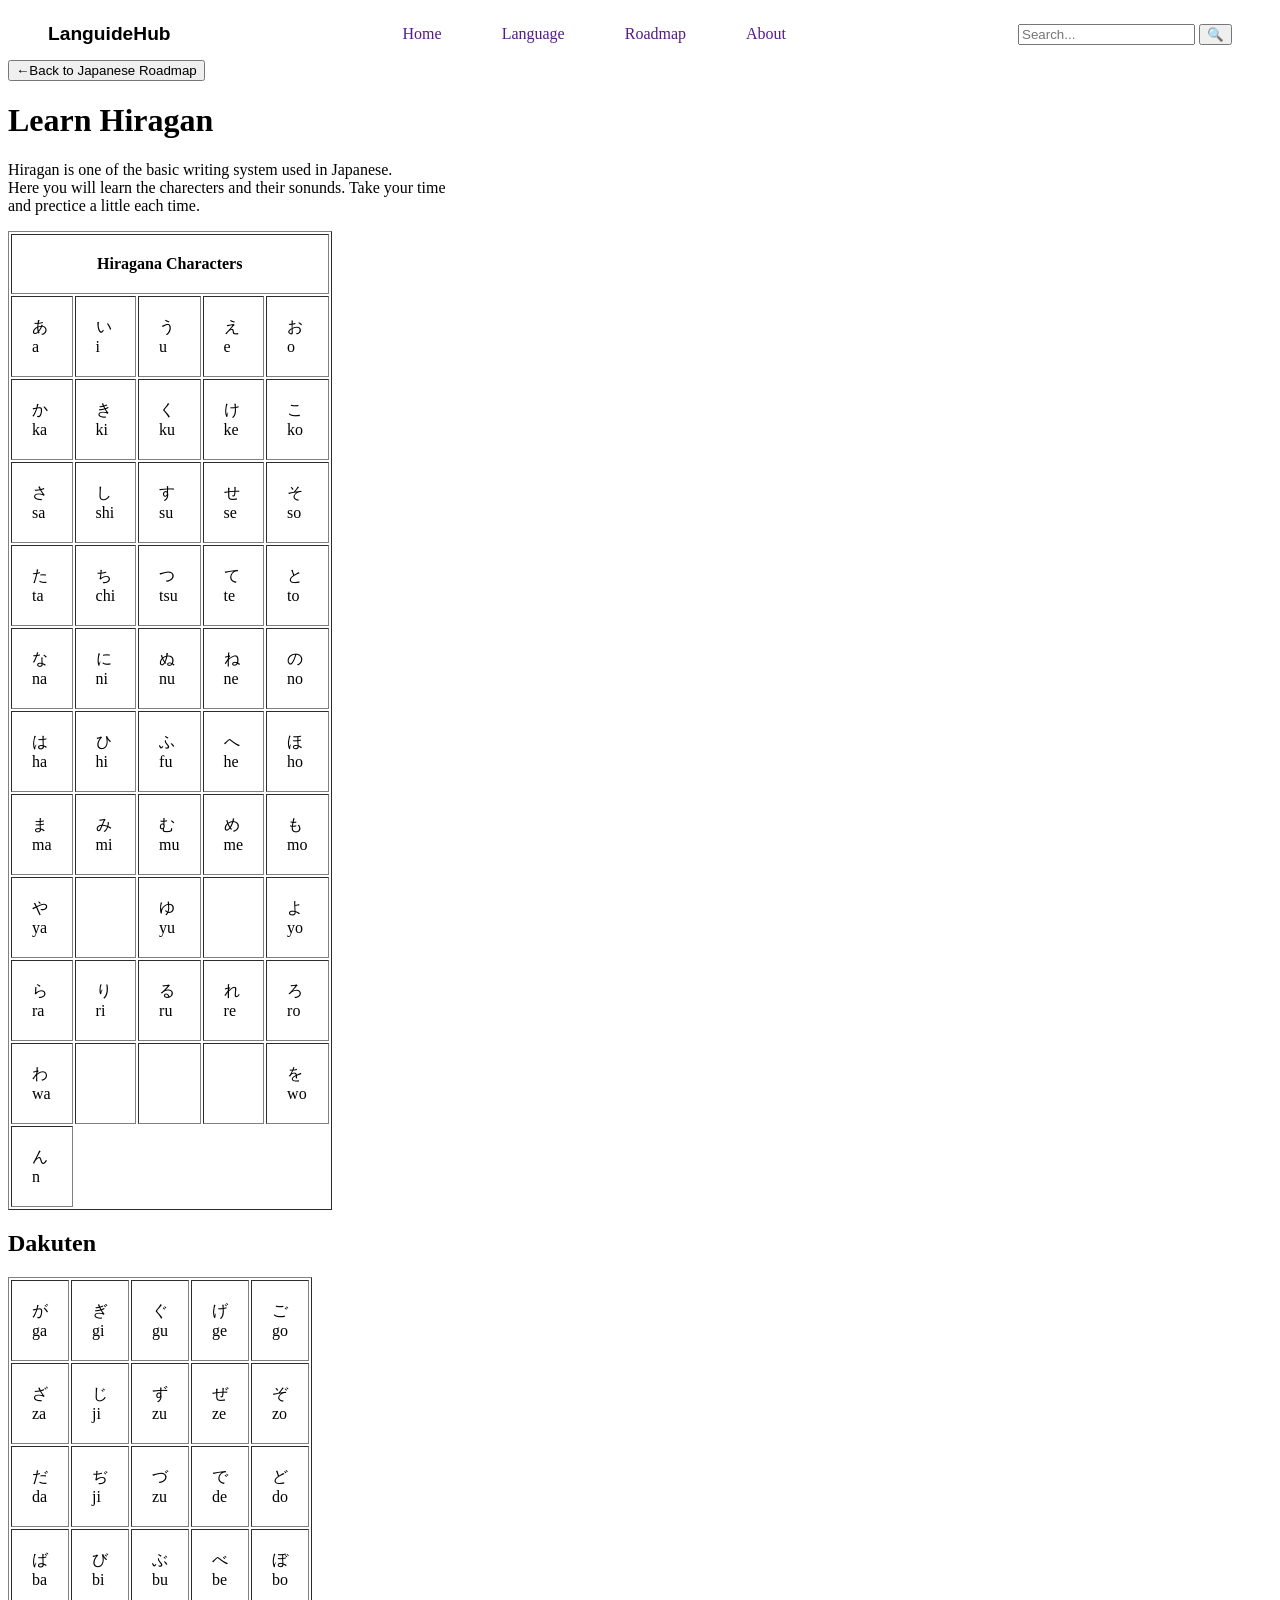
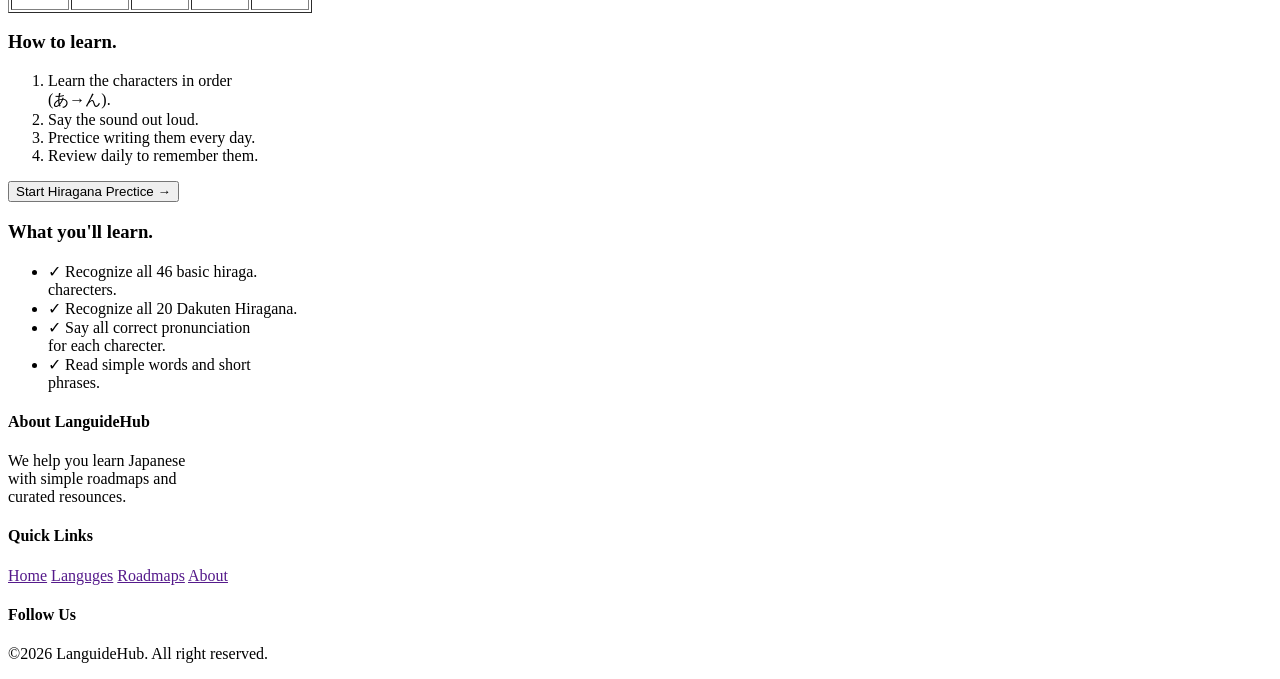
==== templates/hiragana.html @ 37c8bd0f "Added header with basic scc" ====
<!DOCTYPE html>
<html lang="en">

<head>
    <meta charset="UTF-8">
    <meta name="viewport" content="width=device-width, initial-scale=1.0">
    <title>Hirgana Charecters</title>
    <link rel="stylesheet" href="/static/hiragana.css">
</head>

<body>
    <div>
        <!--===================== Header section=================== -->
        <div id="header">
            <div>
                <p>LanguideHub</p>
            </div>
            <div id="navbar">
                <nav>
                    <a href="">Home</a>
                    <a href="">Language</a>
                    <a href="">Roadmap</a>
                    <a href="">About</a>
                </nav>
            </div>
            <div>
                <form class="classic-search-box" action="/search" method="GET">
                    <input type="search" class="classic-input" name="q" placeholder="Search..." required />
                    <button type="submit" class="classic-btn">🔍</button>
                </form>
            </div>
        </div>
        <!--======================== Hero section ===================== -->
        <div>
            <button>←Back to Japanese Roadmap</button>
            <h1>Learn Hiragan</h1>
            <p>Hiragan is one of the basic writing system used in Japanese. <br>
                Here you will learn the charecters and their sonunds. Take your time <br>
                and prectice a little each time.</p>
        </div>
        <div>
            <!-- ===============Hiragana table============== -->
            <div> <!--full tabel div-->
                <div> <!--table 1 div-->
                    <table cellpadding="20" border="1">
                        <tr>
                            <th colspan="5">Hiragana Characters</th>
                        </tr>
                        <tr>
                            <td>あ <br> a</td>
                            <td>い <br>i</td>
                            <td>う <br>u</td>
                            <td>え <br>e</td>
                            <td>お <br>o</td>
                        </tr>
                        <tr>
                            <td>か <br>ka</td>
                            <td>き <br>ki</td>
                            <td>く <br>ku</td>
                            <td>け <br>ke</td>
                            <td>こ <br>ko</td>
                        </tr>
                        <tr>
                            <td>さ <br>sa</td>
                            <td>し <br>shi</td>
                            <td>す <br>su</td>
                            <td>せ <br>se</td>
                            <td>そ <br>so</td>
                        </tr>
                        <tr>
                            <td>た<br>ta</td>
                            <td>ち<br>chi</td>
                            <td>つ<br>tsu</td>
                            <td>て<br>te</td>
                            <td>と<br>to</td>
                        </tr>
                        <tr>
                            <td>な<br>na</td>
                            <td>に<br>ni</td>
                            <td>ぬ<br>nu</td>
                            <td>ね<br>ne</td>
                            <td>の<br>no</td>
                        </tr>
                        <tr>
                            <td>は<br>ha</td>
                            <td>ひ<br>hi</td>
                            <td>ふ<br>fu</td>
                            <td>へ<br>he</td>
                            <td>ほ<br>ho</td>
                        </tr>
                        <tr>
                            <td>ま<br>ma</td>
                            <td>み<br>mi</td>
                            <td>む<br>mu</td>
                            <td>め<br>me</td>
                            <td>も<br>mo</td>
                        </tr>
                        <tr>
                            <td>や<br>ya</td>
                            <td></td>
                            <td>ゆ<br>yu</td>
                            <td></td>
                            <td>よ<br>yo</td>
                        </tr>
                        <tr>
                            <td>ら<br>ra</td>
                            <td>り<br>ri</td>
                            <td>る<br>ru</td>
                            <td>れ<br>re</td>
                            <td>ろ<br>ro</td>

                        </tr>
                        <tr>
                            <td>わ<br>wa</td>
                            <td></td>
                            <td></td>
                            <td></td>
                            <td>を<br>wo</td>
                        </tr>
                        <tr>
                            <td>ん<br>n</td>
                        </tr>
                    </table>
                </div> <!--table 1 div end-->
                <!-- Dakuten Hiragana  -->
                <div><!--table 2 div-->
                    <h2>Dakuten</h2>
                    <table border="1" cellpadding="20">
                        <tr>
                            <td>が<br>ga</td>
                            <td>ぎ<br>gi</td>
                            <td>ぐ<br>gu</td>
                            <td>げ<br>ge</td>
                            <td>ご<br>go</td>
                        </tr>
                        <tr>
                            <td>ざ<br>za</td>
                            <td>じ<br>ji</td>
                            <td>ず<br>zu</td>
                            <td>ぜ<br>ze</td>
                            <td>ぞ<br>zo</td>
                        </tr>
                        <tr>
                            <td>だ<br>da</td>
                            <td>ぢ<br>ji</td>
                            <td>づ<br>zu</td>
                            <td>で<br>de</td>
                            <td>ど<br>do</td>
                        </tr>
                        <tr>
                            <td>ば<br>ba</td>
                            <td>び<br>bi</td>
                            <td>ぶ<br>bu</td>
                            <td>べ<br>be</td>
                            <td>ぼ<br>bo</td>
                        </tr>
                    </table>
                </div><!--table 1 div end-->
            </div> <!--Full table div end-->
            <div>
                <div>
                    <h3>How to learn.</h3>
                    <ol>
                        <li>Learn the characters in order <br>
                            (あ→ん).
                        </li>
                        <li>
                            Say the sound out loud.
                        </li>
                        <li>
                            Prectice writing them every day.
                        </li>
                        <li>
                            Review daily to remember them.
                        </li>
                    </ol>
                    <button>Start Hiragana Prectice →</button>
                </div>
                <div>
                    <h3>What you'll learn.</h3>
                    <ul>
                        <li>✓ Recognize all 46 basic hiraga. <br>charecters.</li>
                        <li>✓ Recognize all 20 Dakuten Hiragana.</li>
                        <li>✓ Say all correct pronunciation <br>for each charecter.</li>
                        <li>✓ Read simple words and short <br>phrases.</li>
                    </ul>
                </div>
            </div>
        </div>
        <!-- fotter -->
        <div>
            <div>
                <h4>About LanguideHub</h4>
                <p>We help you learn Japanese <br> with simple roadmaps and <br>curated resounces.</p>
            </div>
            <div>
                <h4>Quick Links</h4>
                <a href="">Home</a>
                <a href="">Languges</a>
                <a href="">Roadmaps</a>
                <a href="">About</a>
            </div>
            <div>
                <h4>Follow Us</h4>
            </div>
        </div>
        <!-- copyright -->
        <div>
            <p>©2026 LanguideHub. All right reserved.</p>
        </div>
    </div>
</body>

</html>
---- static/hiragana.css ----
/* ======================================================================
                          header
=========================================================================*/
#header{
  display: flex;
  align-items: center;
  justify-content: space-between;
  padding: 15px 40px;
  background-color: #ffffff;
}
#navbar nav{
    display: plex;
    gap: 24px;
}
#header nav{
    display: flex;
    gap: 60px;
}
#header nav a{
    text-decoration: none;
}
#header nav a:hover{
    color: #0066cc;
}
#header p {
  margin: 0;                      /* Removes default browser paragraph spacing */
  font-family: Arial, sans-serif;
  font-weight: bold;
  font-size: 1.2rem;
}
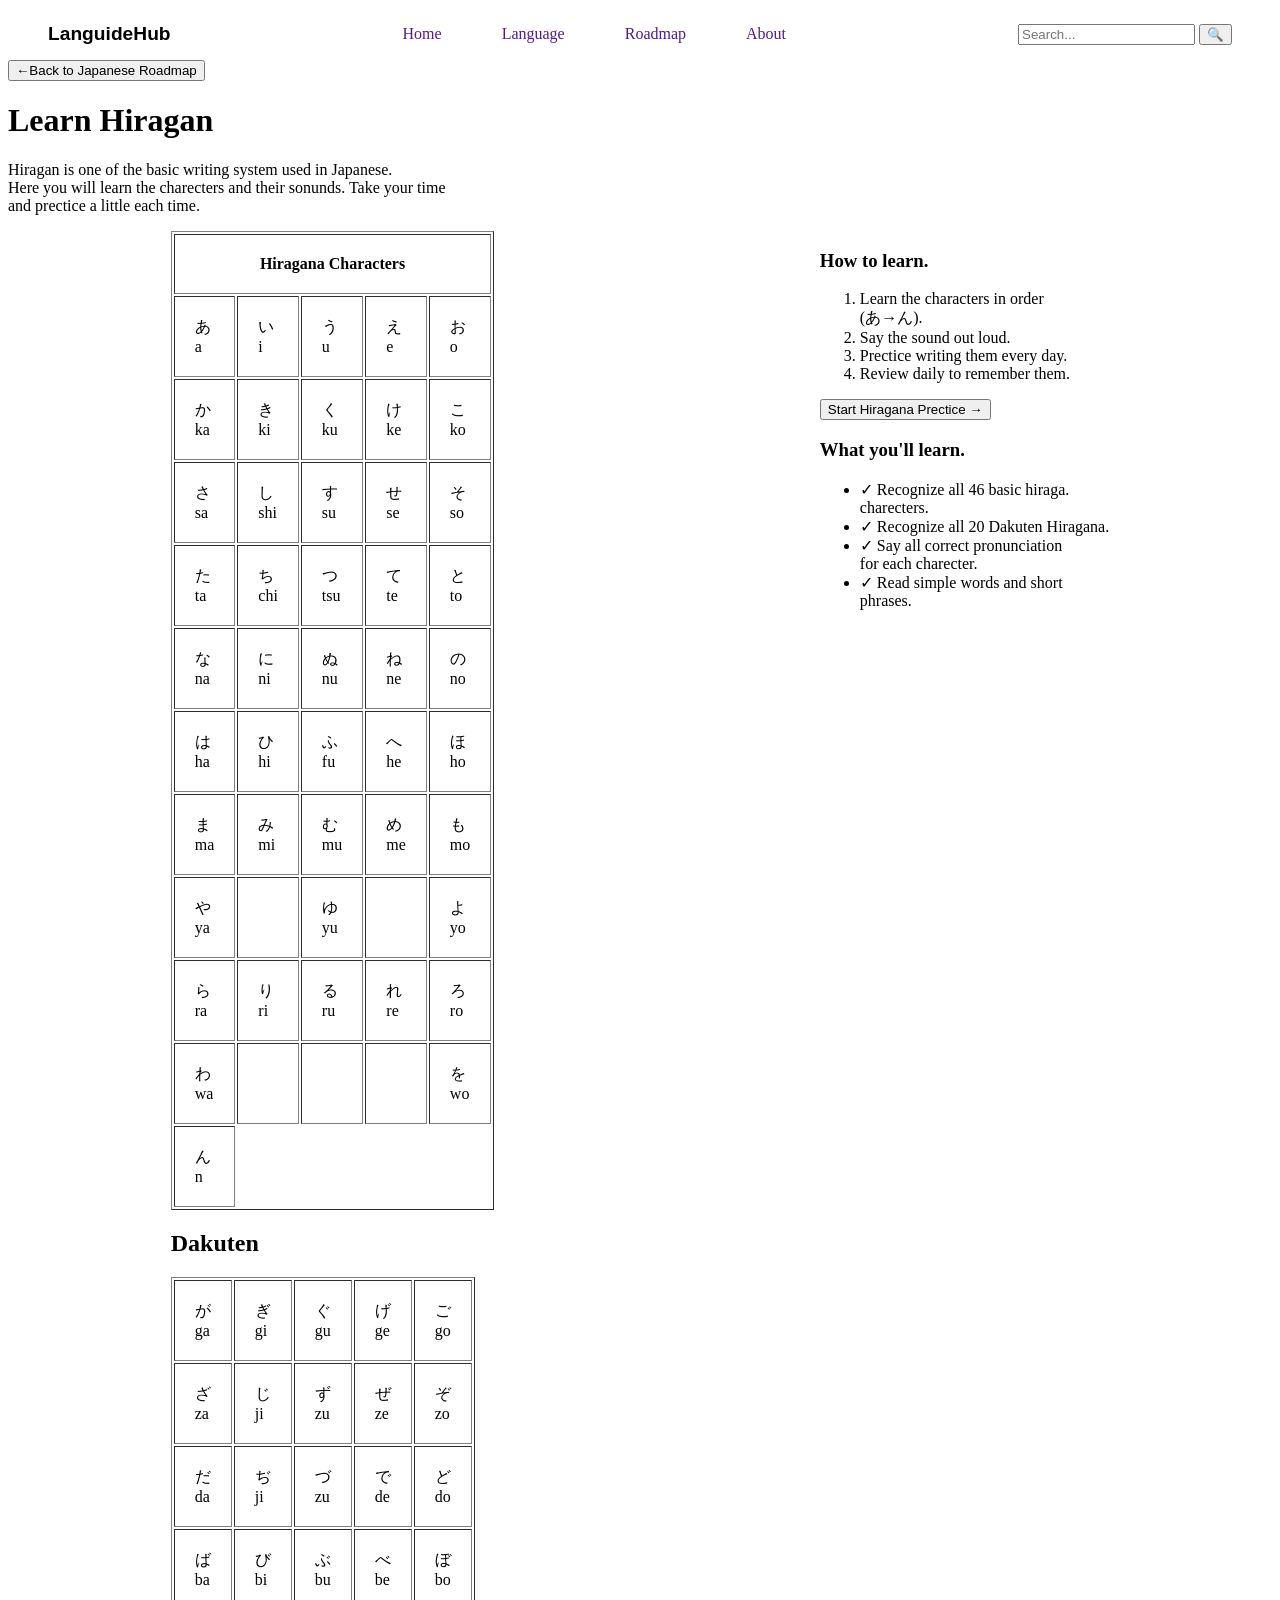
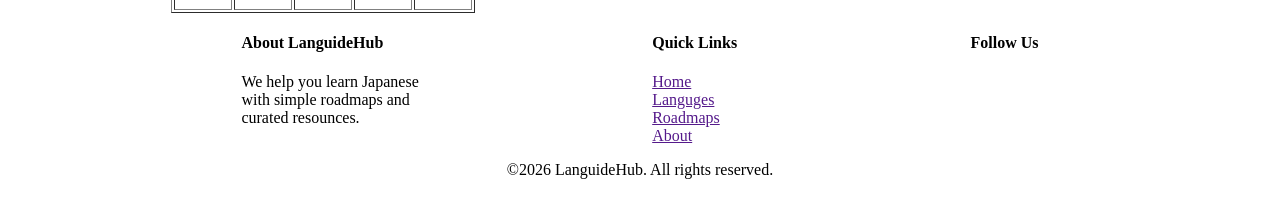
==== commit 6f8ca4a6: "Added basic css to Hiragan page" ====
--- a/templates/hiragana.html
+++ b/templates/hiragana.html
@@ -38,9 +38,9 @@
                 Here you will learn the charecters and their sonunds. Take your time <br>
                 and prectice a little each time.</p>
         </div>
-        <div>
+        <div id="block">
             <!-- ===============Hiragana table============== -->
-            <div> <!--full tabel div-->
+            <div id="Hiragana-table"> <!--full tabel div-->
                 <div> <!--table 1 div-->
                     <table cellpadding="20" border="1">
                         <tr>
@@ -157,7 +157,7 @@
                     </table>
                 </div><!--table 1 div end-->
             </div> <!--Full table div end-->
-            <div>
+            <div id="suggetion">
                 <div>
                     <h3>How to learn.</h3>
                     <ol>
@@ -188,12 +188,12 @@
             </div>
         </div>
         <!-- fotter -->
-        <div>
+        <div id="footer">
             <div>
                 <h4>About LanguideHub</h4>
                 <p>We help you learn Japanese <br> with simple roadmaps and <br>curated resounces.</p>
             </div>
-            <div>
+            <div id="quick-links">
                 <h4>Quick Links</h4>
                 <a href="">Home</a>
                 <a href="">Languges</a>
@@ -205,8 +205,8 @@
             </div>
         </div>
         <!-- copyright -->
-        <div>
-            <p>©2026 LanguideHub. All right reserved.</p>
+        <div id="copy-right">
+            <p>©2026 LanguideHub. All rights reserved.</p>
         </div>
     </div>
 </body>
--- a/static/hiragana.css
+++ b/static/hiragana.css
@@ -27,4 +27,29 @@
   font-family: Arial, sans-serif;
   font-weight: bold;
   font-size: 1.2rem;
+}
+
+/* ============================================================================
+                            Table-Hiragana
+============================================================================ */
+
+#block{
+    display: flex;
+    justify-content: space-around;
+}
+/* ==================================FOOTER========================================= */
+#footer{
+    display: flex;
+    justify-content: space-evenly;
+
+}
+
+#quick-links{
+    display: flex;
+    flex-direction: column;
+}
+#copy-right{
+    display: flex;
+    align-items: center;
+    justify-content: center;
 }
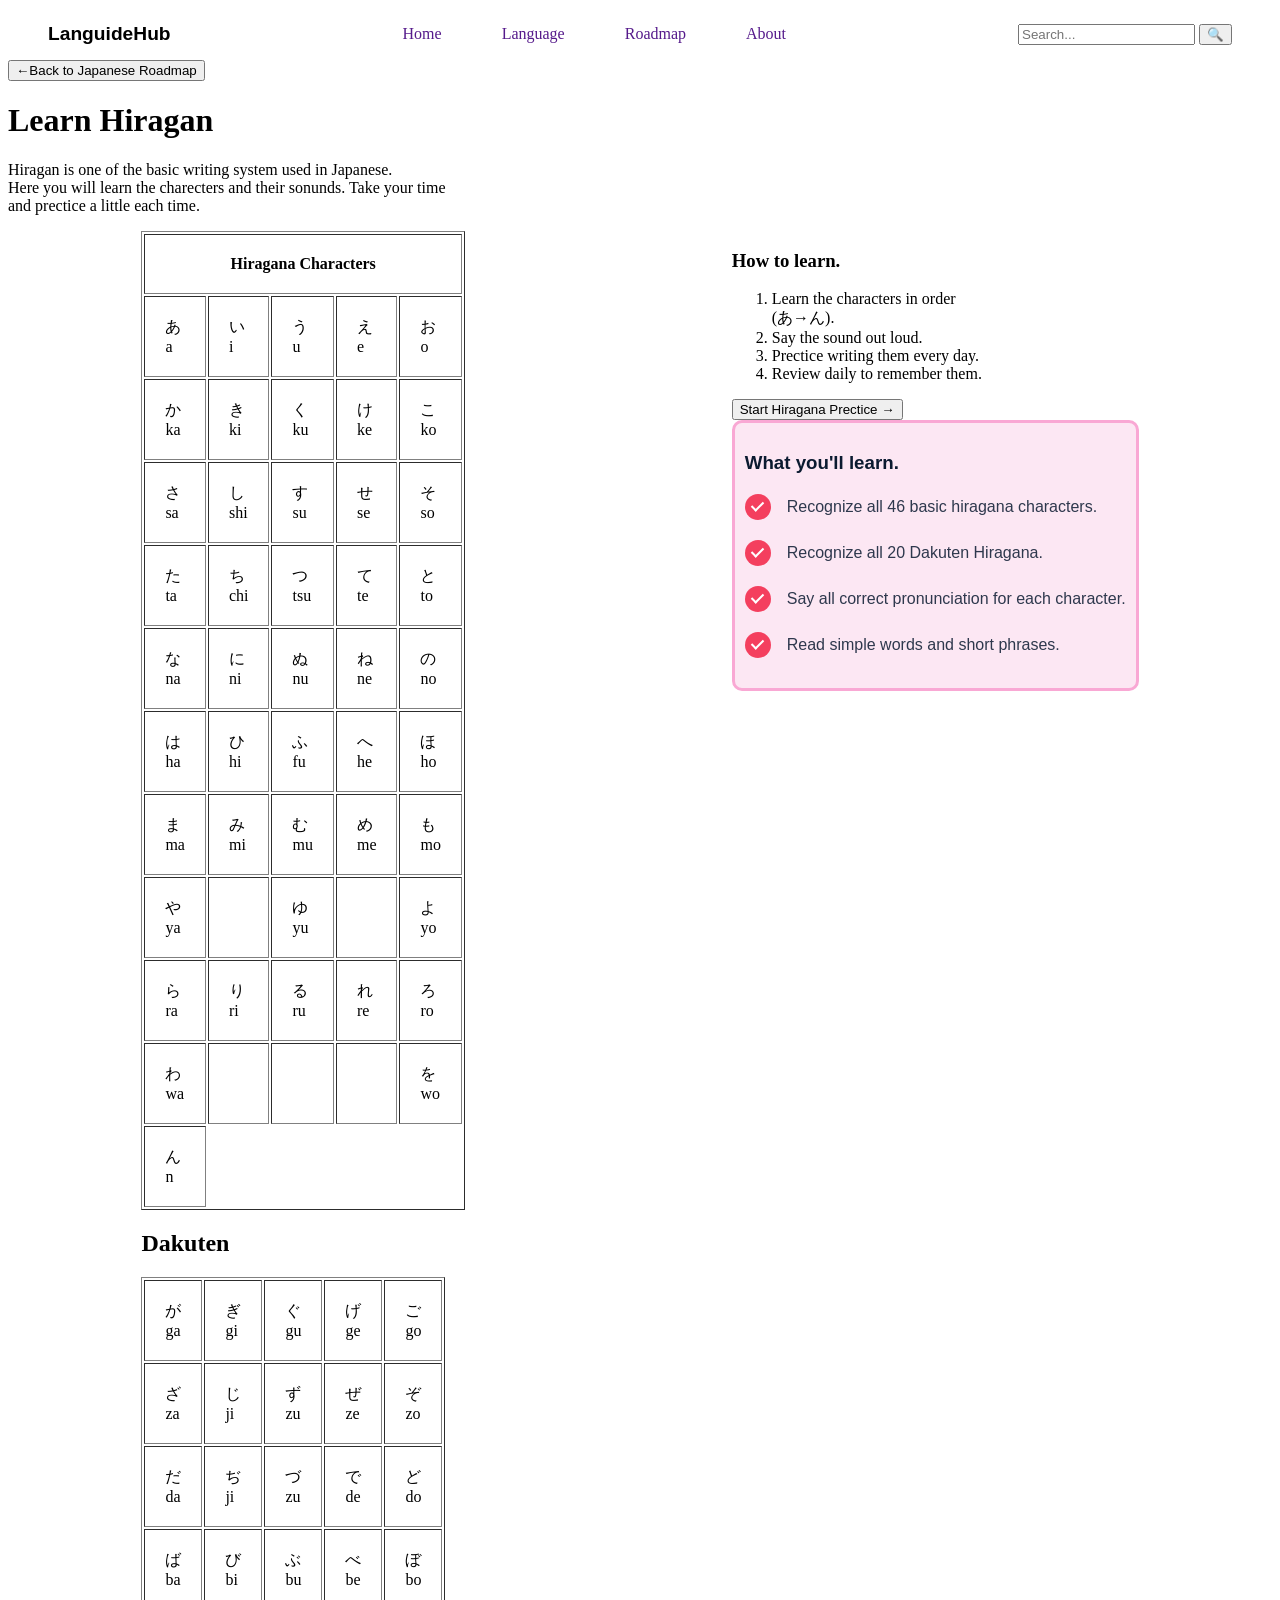
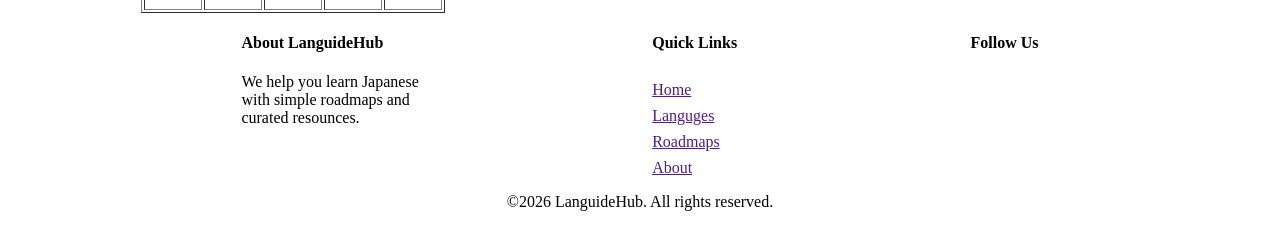
==== commit 3fed5bb7: "Created What you will learn card" ====
--- a/templates/hiragana.html
+++ b/templates/hiragana.html
@@ -176,15 +176,28 @@
                     </ol>
                     <button>Start Hiragana Prectice →</button>
                 </div>
-                <div>
-                    <h3>What you'll learn.</h3>
-                    <ul>
-                        <li>✓ Recognize all 46 basic hiraga. <br>charecters.</li>
-                        <li>✓ Recognize all 20 Dakuten Hiragana.</li>
-                        <li>✓ Say all correct pronunciation <br>for each charecter.</li>
-                        <li>✓ Read simple words and short <br>phrases.</li>
+                <div id="learn">
+                    <h3 class="list-title">What you'll learn.</h3>
+                    <ul class="learning-list">
+                        <li>
+                            <span class="checkmark"></span>
+                            <span class="list-text">Recognize all 46 basic hiragana characters.</span>
+                        </li>
+                        <li>
+                            <span class="checkmark"></span>
+                            <span class="list-text">Recognize all 20 Dakuten Hiragana.</span>
+                        </li>
+                        <li>
+                            <span class="checkmark"></span>
+                            <span class="list-text">Say all correct pronunciation for each character.</span>
+                        </li>
+                        <li>
+                            <span class="checkmark"></span>
+                            <span class="list-text">Read simple words and short phrases.</span>
+                        </li>
                     </ul>
                 </div>
+
             </div>
         </div>
         <!-- fotter -->
--- a/static/hiragana.css
+++ b/static/hiragana.css
@@ -47,9 +47,64 @@
 #quick-links{
     display: flex;
     flex-direction: column;
+    gap: 8px;
 }
 #copy-right{
     display: flex;
     align-items: center;
     justify-content: center;
+}
+/* ============================Suggetion=================================== */
+.list-title{
+    font-family: sans-serif;
+    color: #0b1a30;
+    margin-bottom: 20px;
+}
+.learning-list{
+    list-style: none;
+    padding:0;
+    margin:0;
+    font-family: sans-serif;
+}
+
+/* Checkmark */
+.learning-list li{
+    display: flex;
+    align-items: flex-start;
+    margin-bottom: 20px;
+}
+/* pink circle */
+.checkmark{
+    position: relative;
+    display: inline-block;
+    width: 26px;
+    height: 26px;
+    background-color: #f43f5e;
+    border-radius: 50%;
+    flex-shrink: 0;
+    margin-right: 16px;
+}
+/* White check marks inside the circle */
+.checkmark::after{
+    content:" ";
+    position: absolute;
+    left: 9px;
+    top: 5px;
+    width: 5px;
+    height: 10px;
+    border: solid white;
+    border-width: 0 2.5px 2.5px 0;
+    transform: rotate(45deg);
+}
+
+.list-text{
+    font-size: 16px;
+    color: #2e384d;
+    line-height: 26px;
+}
+#learn{
+    border: solid #F9A8D4;
+    padding: 10px;
+    border-radius: 10px;
+    background-color: #FCE7F3;
 }
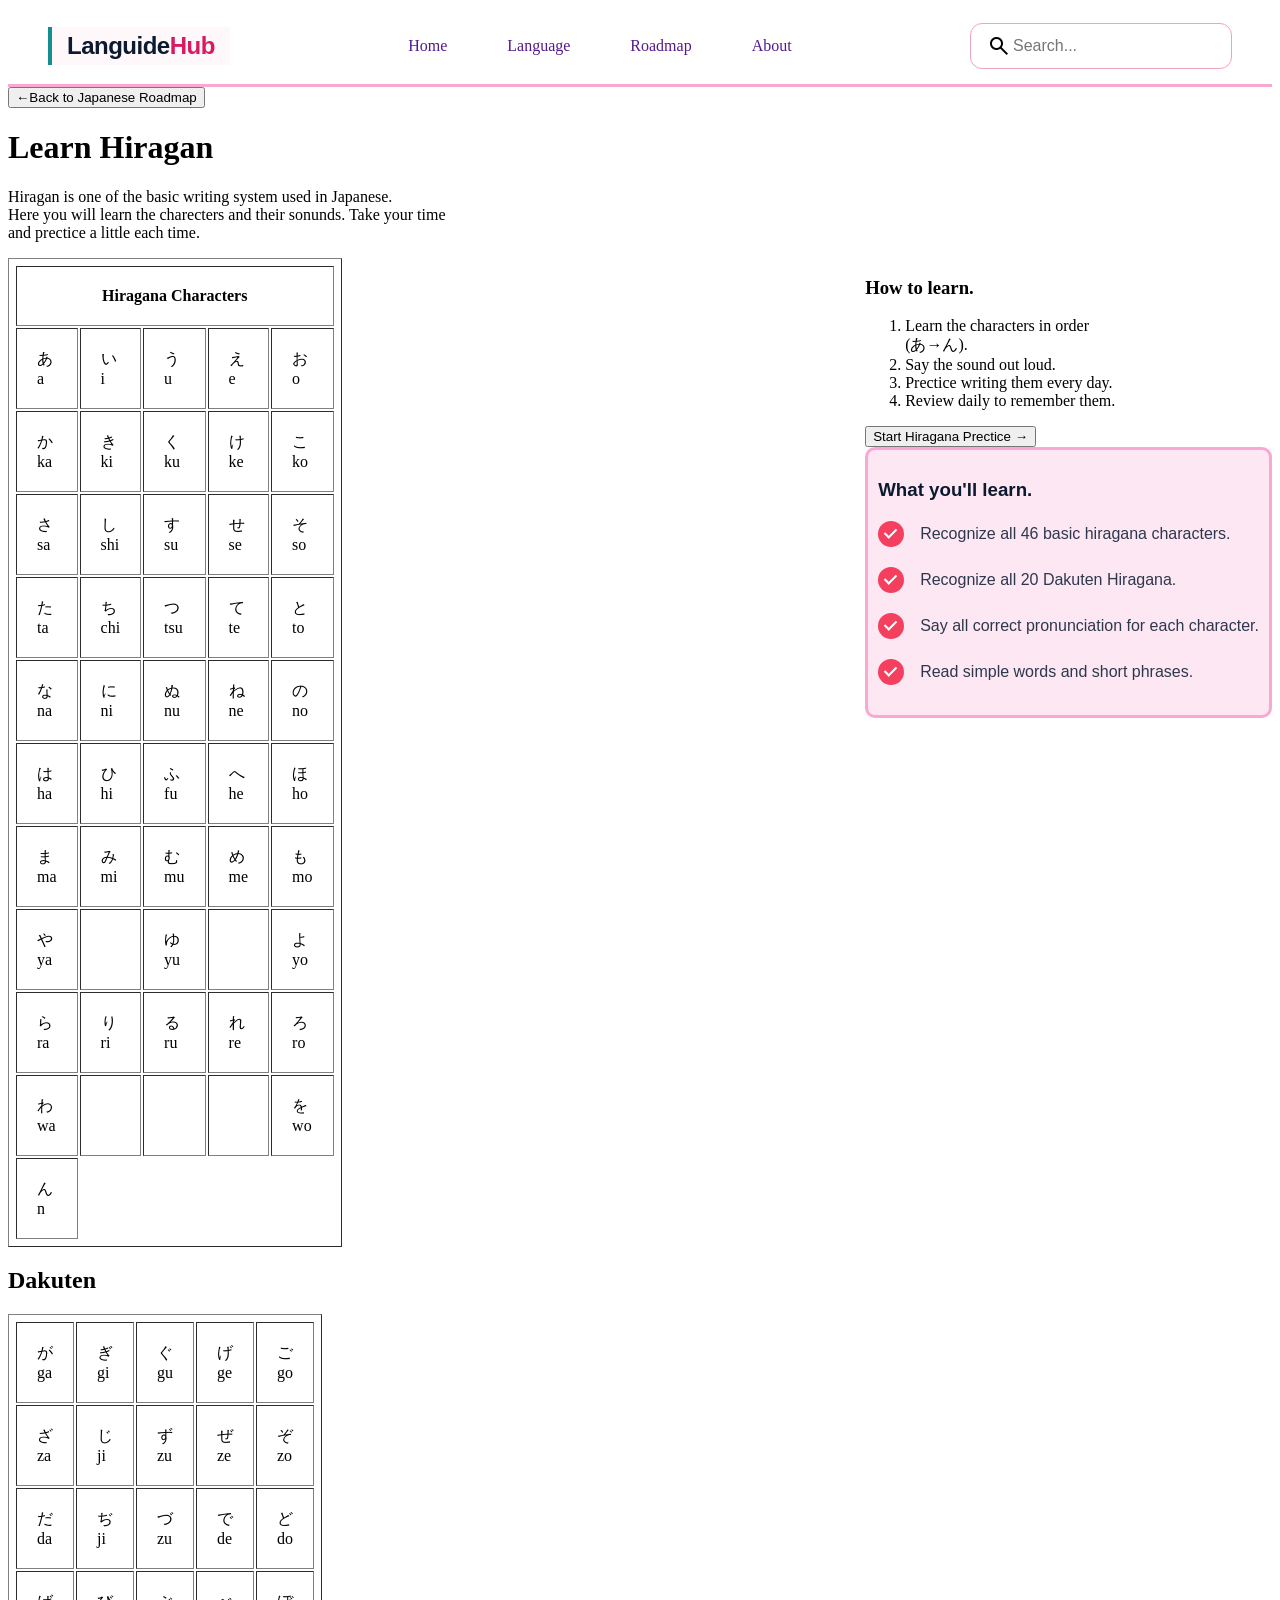
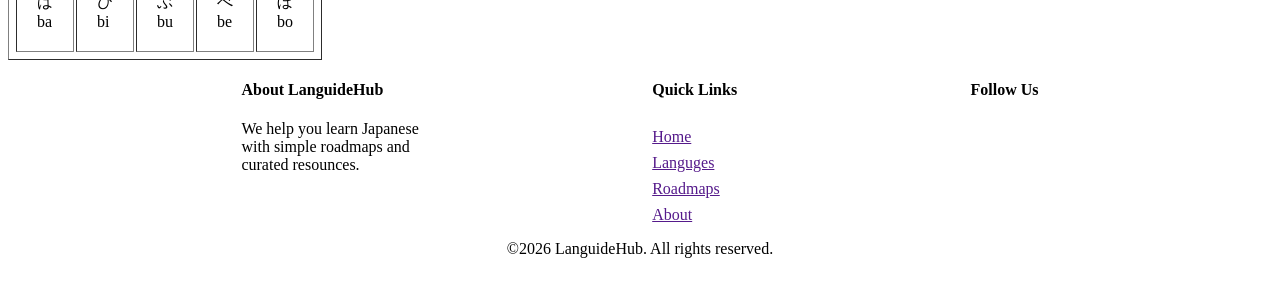
==== commit 2c2c7ecf: "Complited Header with CSS" ====
--- a/templates/hiragana.html
+++ b/templates/hiragana.html
@@ -6,14 +6,16 @@
     <meta name="viewport" content="width=device-width, initial-scale=1.0">
     <title>Hirgana Charecters</title>
     <link rel="stylesheet" href="/static/hiragana.css">
+    <link rel="stylesheet"
+        href="https://fonts.googleapis.com/css2?family=Material+Symbols+Outlined:opsz,wght,FILL,GRAD@24,400,0,0&icon_names=search" />
 </head>
 
 <body>
     <div>
         <!--===================== Header section=================== -->
         <div id="header">
-            <div>
-                <p>LanguideHub</p>
+            <div class="brand-container">
+                <span class="text-navy">Languide</span><span class="text-pink">Hub</span>
             </div>
             <div id="navbar">
                 <nav>
@@ -24,11 +26,14 @@
                 </nav>
             </div>
             <div>
-                <form class="classic-search-box" action="/search" method="GET">
-                    <input type="search" class="classic-input" name="q" placeholder="Search..." required />
-                    <button type="submit" class="classic-btn">🔍</button>
+                <form action="">
+                    <div class="search">
+                        <span class="search-icon material-symbols-outlined">search</span>
+                        <input id="search-input" class="search-input" type="search" placeholder="Search...">
+                    </div>
                 </form>
             </div>
+
         </div>
         <!--======================== Hero section ===================== -->
         <div>
@@ -42,7 +47,7 @@
             <!-- ===============Hiragana table============== -->
             <div id="Hiragana-table"> <!--full tabel div-->
                 <div> <!--table 1 div-->
-                    <table cellpadding="20" border="1">
+                    <table class="hiragana-char" cellpadding="20" border="1">
                         <tr>
                             <th colspan="5">Hiragana Characters</th>
                         </tr>
@@ -125,7 +130,7 @@
                 <!-- Dakuten Hiragana  -->
                 <div><!--table 2 div-->
                     <h2>Dakuten</h2>
-                    <table border="1" cellpadding="20">
+                    <table class="hiragana-char" border="1" cellpadding="20">
                         <tr>
                             <td>が<br>ga</td>
                             <td>ぎ<br>gi</td>
--- a/static/hiragana.css
+++ b/static/hiragana.css
@@ -1,3 +1,41 @@
+/* Logo */
+.brand-container{
+    display: inline-flex;
+    align-items: center;
+    padding: 5px 15px;
+    background-color: #fff8fa;
+    border-left: 4px solid #148f8f;
+    font-family:  -apple-system, BlinkMacSystemFont, 'Segoe UI', Roboto, sans-serif;
+    font-size: 24px;
+    letter-spacing: -0.5px;
+}
+.text-navy{
+    color: #0b1a30;
+    font-weight: 700;
+}
+.text-pink{
+    color: #d81b60;
+    font-weight: 700;
+}
+/* Search-Bar */
+.search{
+    --padding: 10px 16px;
+    width: max-content;
+    display: flex;
+    align-items: center;
+    padding: var(--padding);
+    background: #ffffff;
+    border: 1.5px solid #f2a2c1;
+    border-radius: 12px;
+}
+.search-input{
+    font-size: 16px;
+    font-family: 'Lexend', sans-serif;
+    color: #333333;
+    margin-left: var(--padding);
+    border: none;
+    background: transparent;
+}
 /* ======================================================================
                           header
 =========================================================================*/
@@ -7,6 +45,7 @@
   justify-content: space-between;
   padding: 15px 40px;
   background-color: #ffffff;
+  border-bottom: solid #F9A8D4;
 }
 #navbar nav{
     display: plex;
@@ -20,7 +59,7 @@
     text-decoration: none;
 }
 #header nav a:hover{
-    color: #0066cc;
+    color: #F472B6;
 }
 #header p {
   margin: 0;                      /* Removes default browser paragraph spacing */
@@ -35,8 +74,15 @@
 
 #block{
     display: flex;
-    justify-content: space-around;
+    justify-content: space-between;
 }
+
+.hiragana-char{
+    padding: 5px;
+    
+}
+
+
 /* ==================================FOOTER========================================= */
 #footer{
     display: flex;
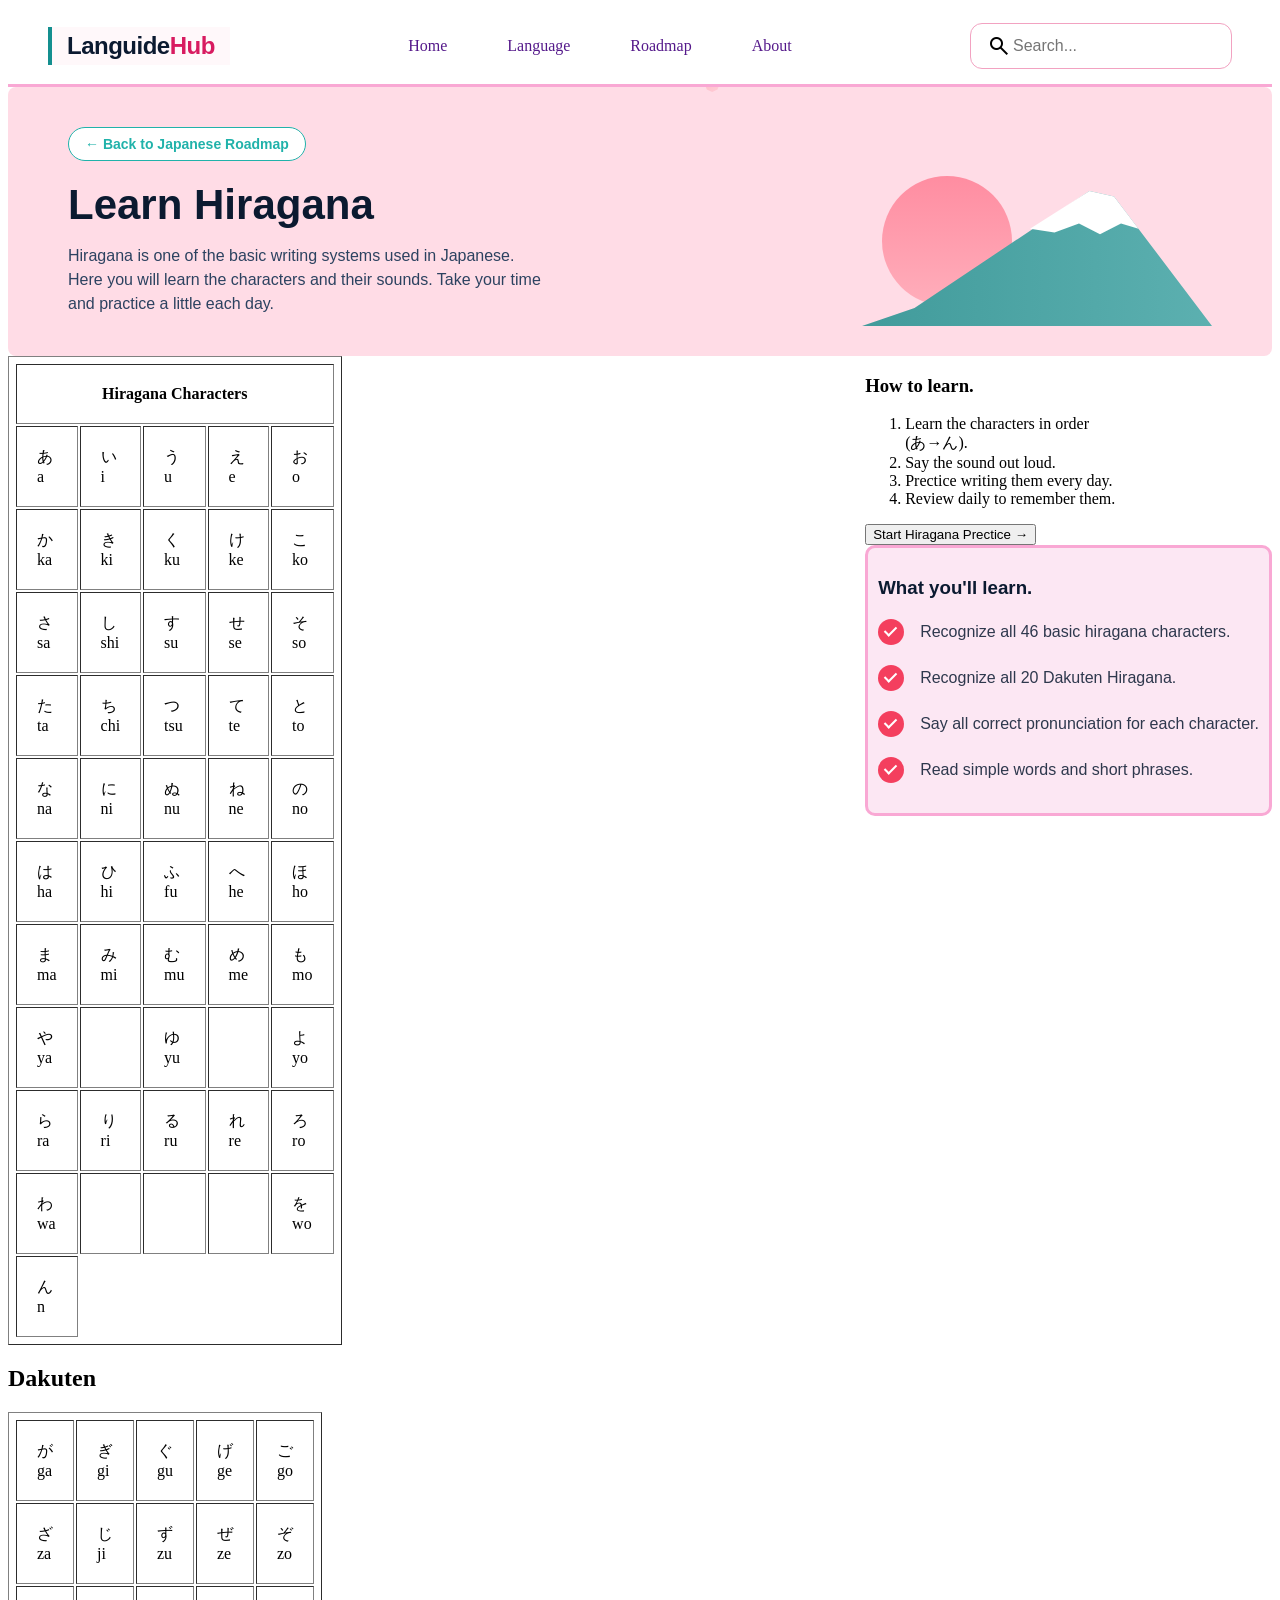
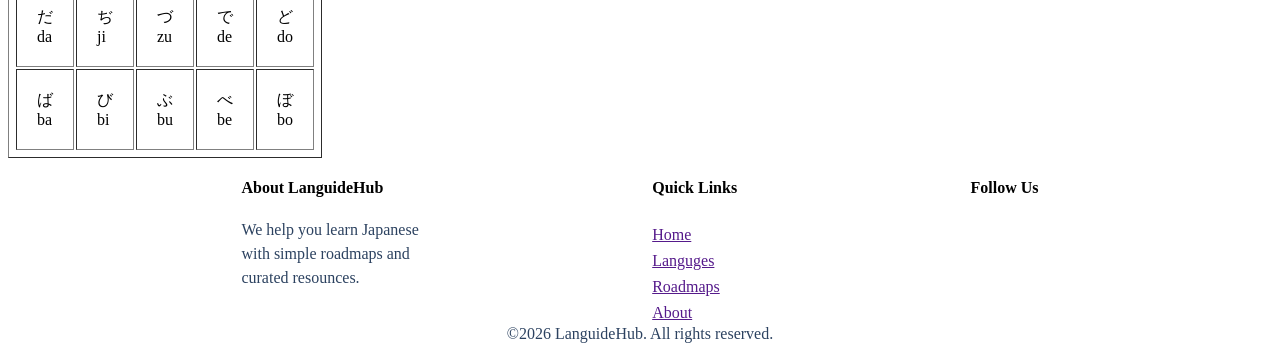
==== commit f9ead1fc: "Added CSS to Hero banner" ====
--- a/templates/hiragana.html
+++ b/templates/hiragana.html
@@ -36,13 +36,38 @@
 
         </div>
         <!--======================== Hero section ===================== -->
-        <div>
-            <button>←Back to Japanese Roadmap</button>
-            <h1>Learn Hiragan</h1>
-            <p>Hiragan is one of the basic writing system used in Japanese. <br>
-                Here you will learn the charecters and their sonunds. Take your time <br>
-                and prectice a little each time.</p>
-        </div>
+        <div class="banner-container">
+            <!-- Cherry Blossom Petals Background Layer -->
+            <div class="petals-container">
+                <div class="petal size-sm speed-slow pos-1"></div>
+                <div class="petal size-md speed-fast pos-2"></div>
+                <div class="petal size-lg speed-normal pos-3"></div>
+                <div class="petal size-sm speed-fast pos-4"></div>
+                <div class="petal size-md speed-slow pos-5"></div>
+            </div>
+
+            <!-- Left Content Side -->
+            <div class="content-side">
+                <button class="back-btn">
+                    <span class="arrow">←</span> Back to Japanese Roadmap
+                </button>
+                <h1>Learn Hiragana</h1>
+                <p>
+                    Hiragana is one of the basic writing systems used in Japanese.<br>
+                    Here you will learn the characters and their sounds. Take your time<br>
+                    and practice a little each day.
+                </p>
+            </div>
+
+            <!-- Right Graphic Side (The Mountain Artwork) -->
+            <div class="graphic-container">
+                <div class="sun"></div>
+                <div class="mountain-base"></div>
+                <div class="mountain-snow"></div>
+            </div>
+        </div>
+
+
         <div id="block">
             <!-- ===============Hiragana table============== -->
             <div id="Hiragana-table"> <!--full tabel div-->
--- a/static/hiragana.css
+++ b/static/hiragana.css
@@ -36,6 +36,160 @@
     border: none;
     background: transparent;
 }
+/* ====================================
+                 HERO
+==================================== */
+/* Container Box */
+.banner-container {
+    background-color: #ffdce6; /* Light pink banner background */
+    display: flex;
+    justify-content: space-between;
+    align-items: center;
+    padding: 40px 60px;
+    font-family: -apple-system, BlinkMacSystemFont, "Segoe UI", Roboto, sans-serif;
+    position: relative;
+    overflow: hidden;
+    border-radius: 8px;
+}
+
+/* Typography & Content Styles */
+.content-side {
+    max-width: 55%;
+    z-index: 2;
+}
+
+.back-btn {
+    background: #ffffff;
+    border: 1.5px solid #20b2aa;
+    color: #20b2aa;
+    padding: 8px 16px;
+    border-radius: 20px;
+    font-weight: 600;
+    font-size: 14px;
+    cursor: pointer;
+    margin-bottom: 20px;
+}
+
+h1 {
+    color: #0b1a30;
+    font-size: 42px;
+    margin: 0 0 15px 0;
+    font-weight: 700;
+}
+
+p {
+    color: #2c4260;
+    font-size: 16px;
+    line-height: 1.5;
+    margin: 0;
+}
+
+/* Graphic Area Styling */
+.graphic-container {
+    position: relative;
+    width: 350px;
+    height: 180px;
+    align-self: flex-end; /* Locks graphics to the bottom edge */
+}
+
+/* The Sun */
+.sun {
+    position: absolute;
+    width: 130px;
+    height: 130px;
+    background: linear-gradient(to bottom, #ff8da1, #ffaebb);
+    border-radius: 50%;
+    bottom: 10px;
+    left: 20px;
+    z-index: 0;
+}
+
+/* Mountain Teal Base Layer */
+.mountain-base {
+    position: absolute;
+    width: 100%;
+    height: 100%;
+    background: linear-gradient(to right, #419b9b, #5cb0b0);
+    bottom: -10px;
+    z-index: 1;
+    /* Draws the sloped peak and base ridges */
+    clip-path: polygon(0% 100%, 15% 90%, 65% 25%, 72% 28%, 100% 100%);
+}
+
+/* Snow Cap Overlay */
+.mountain-snow {
+    position: absolute;
+    width: 100%;
+    height: 100%;
+    background: #ffffff;
+    bottom: -10px;
+    z-index: 2;
+    /* Clips the white peak layer and shapes the jagged bottom ridges of the snow */
+    clip-path: polygon(48% 46%, 65% 25%, 72% 28%, 79% 46%, 74% 43%, 68% 49%, 62% 43%, 55% 48%);
+}
+/* Container holding the background animation layers */
+.petals-container {
+    position: absolute;
+    top: 0;
+    left: 0;
+    width: 100%;
+    height: 100%;
+    overflow: hidden;
+    z-index: 1; /* Sits completely behind the content side text blocks */
+    pointer-events: none; /* Prevents background petals from blocking text selections */
+}
+
+/* Individual Petal Core Graphic Shape */
+.petal {
+    position: absolute;
+    background: linear-gradient(135deg, #ffaebb, #ffcad4);
+    opacity: 0.85;
+    /* Custom clip path structure forming a standard 5-point organic cherry petal shape */
+    clip-path: polygon(50% 0%, 80% 20%, 100% 50%, 80% 90%, 50% 100%, 20% 90%, 0% 50%, 20% 20%);
+    border-radius: 50% 50% 40% 40%;
+}
+
+/* Multi-Scale Petal Sizes */
+.size-sm { width: 10px; height: 14px; }
+.size-md { width: 14px; height: 20px; }
+.size-lg { width: 18px; height: 25px; }
+
+/* Dynamic Floating Speeds and Delays */
+.speed-slow   { animation: driftAndSway 12s linear infinite; }
+.speed-normal { animation: driftAndSway 9s  linear infinite; }
+.speed-fast   { animation: driftAndSway 6s  linear infinite; }
+
+/* Starting Placement Distributions across top area */
+.pos-1 { top: -20px; left: 15%; animation-delay: 0s; }
+.pos-2 { top: -20px; left: 35%; animation-delay: 2s; }
+.pos-3 { top: -20px; left: 55%; animation-delay: 0.5s; }
+.pos-4 { top: -20px; left: 75%; animation-delay: 4s; }
+.pos-5 { top: -20px; left: 90%; animation-delay: 1.5s; }
+
+/* Combined Downward Drift & Horizontal Sway Animation Keyframes */
+@keyframes driftAndSway {
+    0% {
+        transform: translateY(0) translateX(0) rotate(0deg);
+        opacity: 0;
+    }
+    10% {
+        opacity: 0.85;
+    }
+    50% {
+        /* Gently curves back and forth horizontally mid-flight */
+        transform: translateY(120px) translateX(60px) rotate(180deg);
+    }
+    90% {
+        opacity: 0.85;
+    }
+    100% {
+        /* Loops and exits frame bottom-right cleanly */
+        transform: translateY(260px) translateX(120px) rotate(360deg);
+        opacity: 0;
+    }
+}
+
+
 /* ======================================================================
                           header
 =========================================================================*/
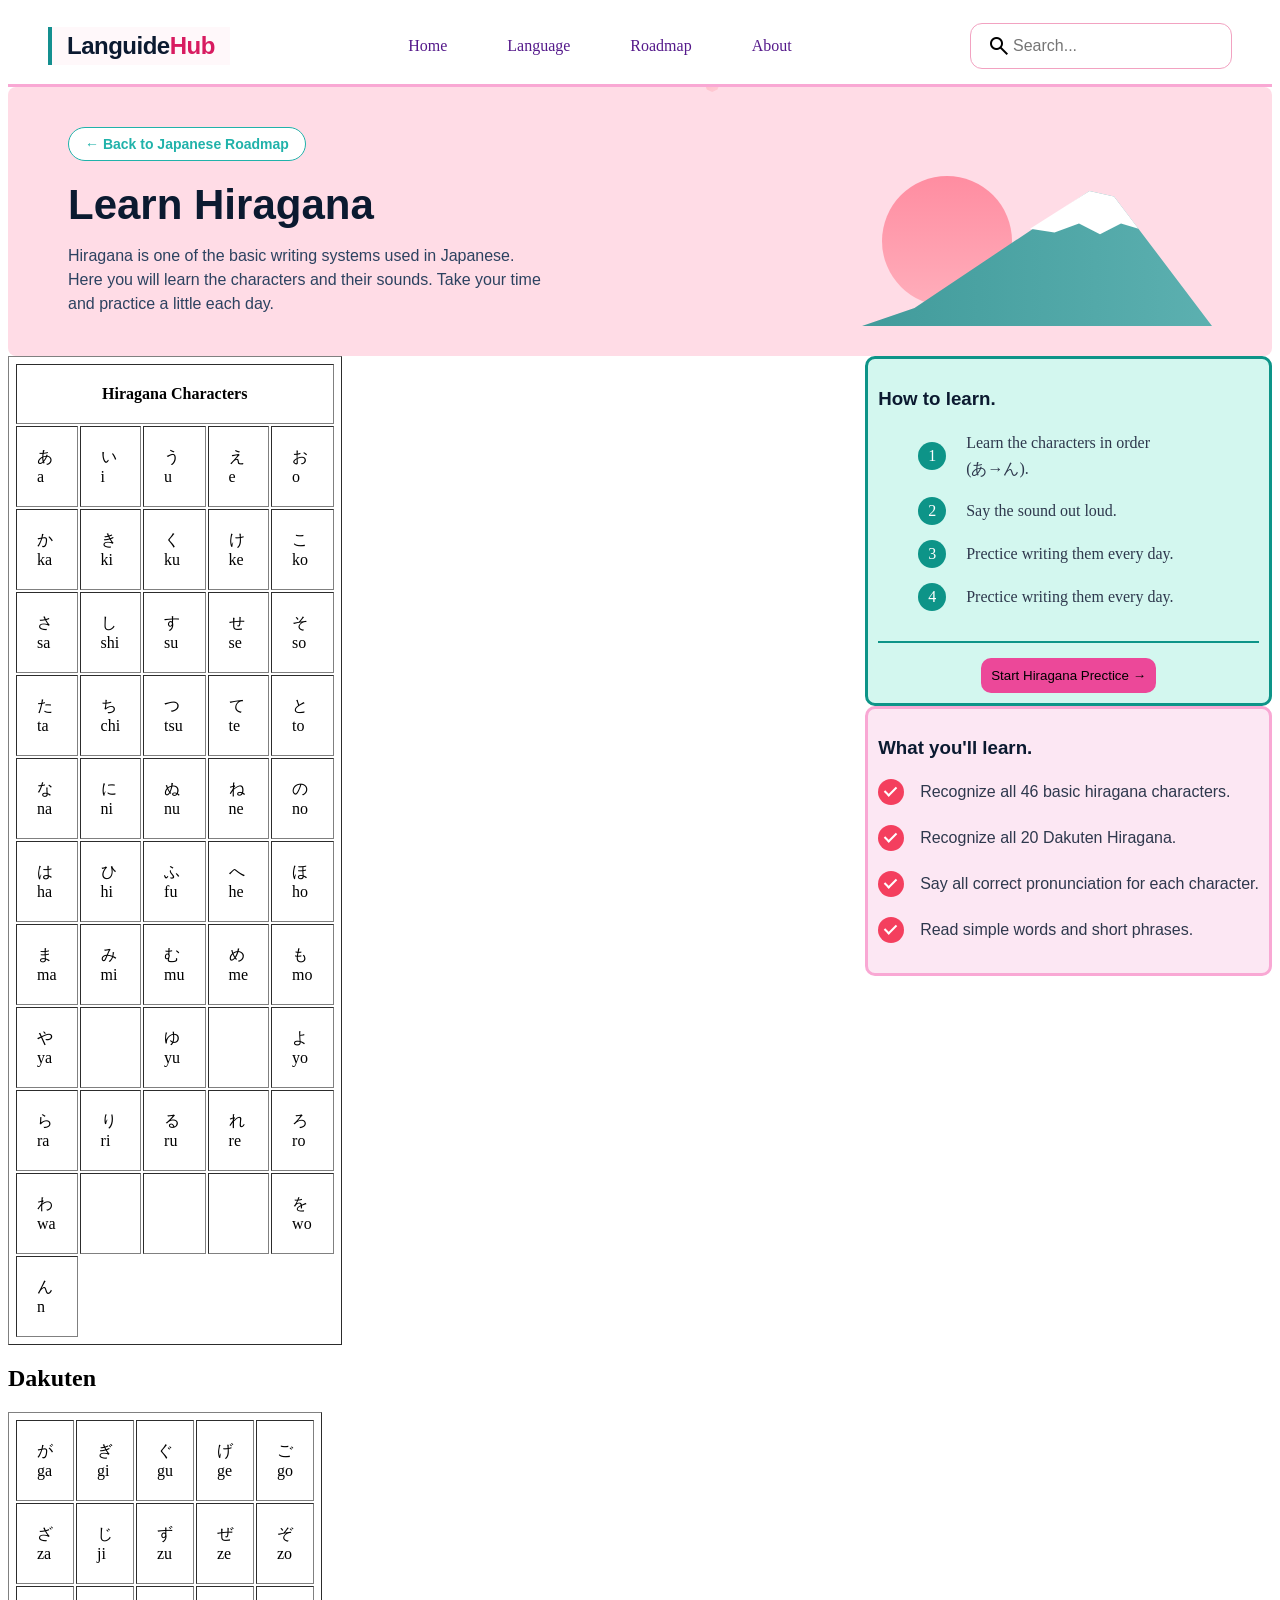
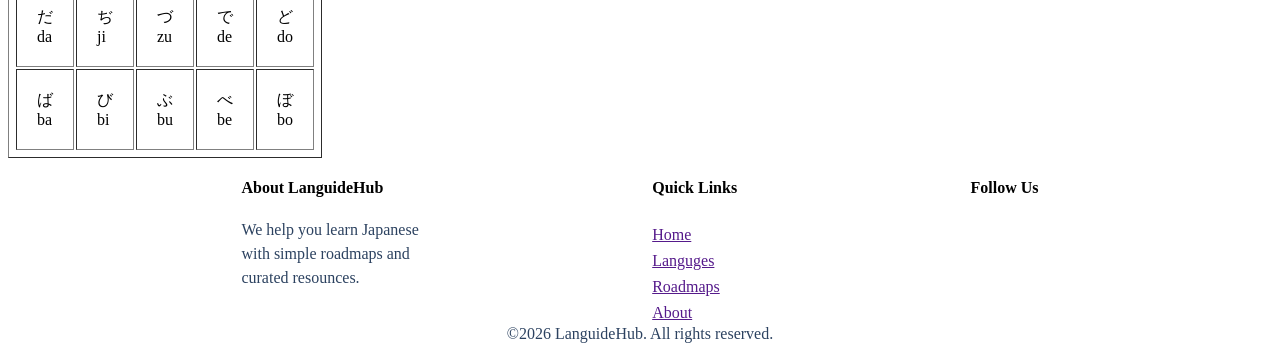
==== commit 0ece01ea: "Created How to learn card" ====
--- a/templates/hiragana.html
+++ b/templates/hiragana.html
@@ -188,23 +188,28 @@
                 </div><!--table 1 div end-->
             </div> <!--Full table div end-->
             <div id="suggetion">
-                <div>
-                    <h3>How to learn.</h3>
-                    <ol>
-                        <li>Learn the characters in order <br>
-                            (あ→ん).
-                        </li>
-                        <li>
-                            Say the sound out loud.
-                        </li>
-                        <li>
-                            Prectice writing them every day.
-                        </li>
-                        <li>
-                            Review daily to remember them.
+                <div id="how-learn">
+                    <h3 class="list1-title">How to learn.</h3>
+                    <ol class="how-list">
+                        <li>
+                            <span class="numli">1</span>
+                            <span class="list1-text">Learn the characters in order <br>(あ→ん).</span>
+                        </li>
+                        <li>
+                            <span class="numli">2</span>
+                            <span class="list1-text">Say the sound out loud.</span>
+                        </li>
+                        <li>
+                            <span class="numli">3</span>
+                            <span class="list1-text">Prectice writing them every day.</span>
+                        </li>
+                        <li>
+                            <span class="numli">4</span>
+                            <span class="list1-text">Prectice writing them every day.</span>
                         </li>
                     </ol>
-                    <button>Start Hiragana Prectice →</button>
+                    <hr class="card-line">
+                    <button id="hiraprect-btn">Start Hiragana Prectice →</button>
                 </div>
                 <div id="learn">
                     <h3 class="list-title">What you'll learn.</h3>
--- a/static/hiragana.css
+++ b/static/hiragana.css
@@ -238,6 +238,7 @@
 
 
 /* ==================================FOOTER========================================= */
+
 #footer{
     display: flex;
     justify-content: space-evenly;
@@ -307,4 +308,61 @@
     padding: 10px;
     border-radius: 10px;
     background-color: #FCE7F3;
+    
+}
+
+/* ==========================How to Learn====================== */
+#how-learn{
+    text-decoration: none;
+    border: solid #0D9488;
+    background-color: #d3f7ef;
+    padding: 10px;
+    border-radius: 10px;
+    display: flex;
+    flex-direction: column;
+}
+.list1-title{
+    font-family: sans-serif;
+    color: #0b1a30;
+    margin-bottom: 20px;
+}
+.list1-text{
+    font-size: 16px;
+    color: #2e384d;
+    line-height: 26px;
+}
+.card-line{
+    border: 0;
+    height: 2px;
+    background-color: #0D9488;
+    margin: 15px 0;
+    width: 100%;
+}
+
+#hiraprect-btn{
+    border: 0;
+    background-color: #EC4899;
+    border-radius: 10px;
+    padding: 10px;
+    display: flex;
+    align-self: center;
+    cursor: pointer;
+}
+.how-list{
+    list-style-type: none;
+    margin: 0;
+}
+
+.numli{
+    margin-right: 20px;
+    border: 0;
+    background-color: #0D9488;
+    border-radius: 50%;
+    padding: 5px 10px;
+    color: white;
+}
+.how-list li{
+    display: flex;
+    align-items: center;
+    margin-bottom: 15px;
 }
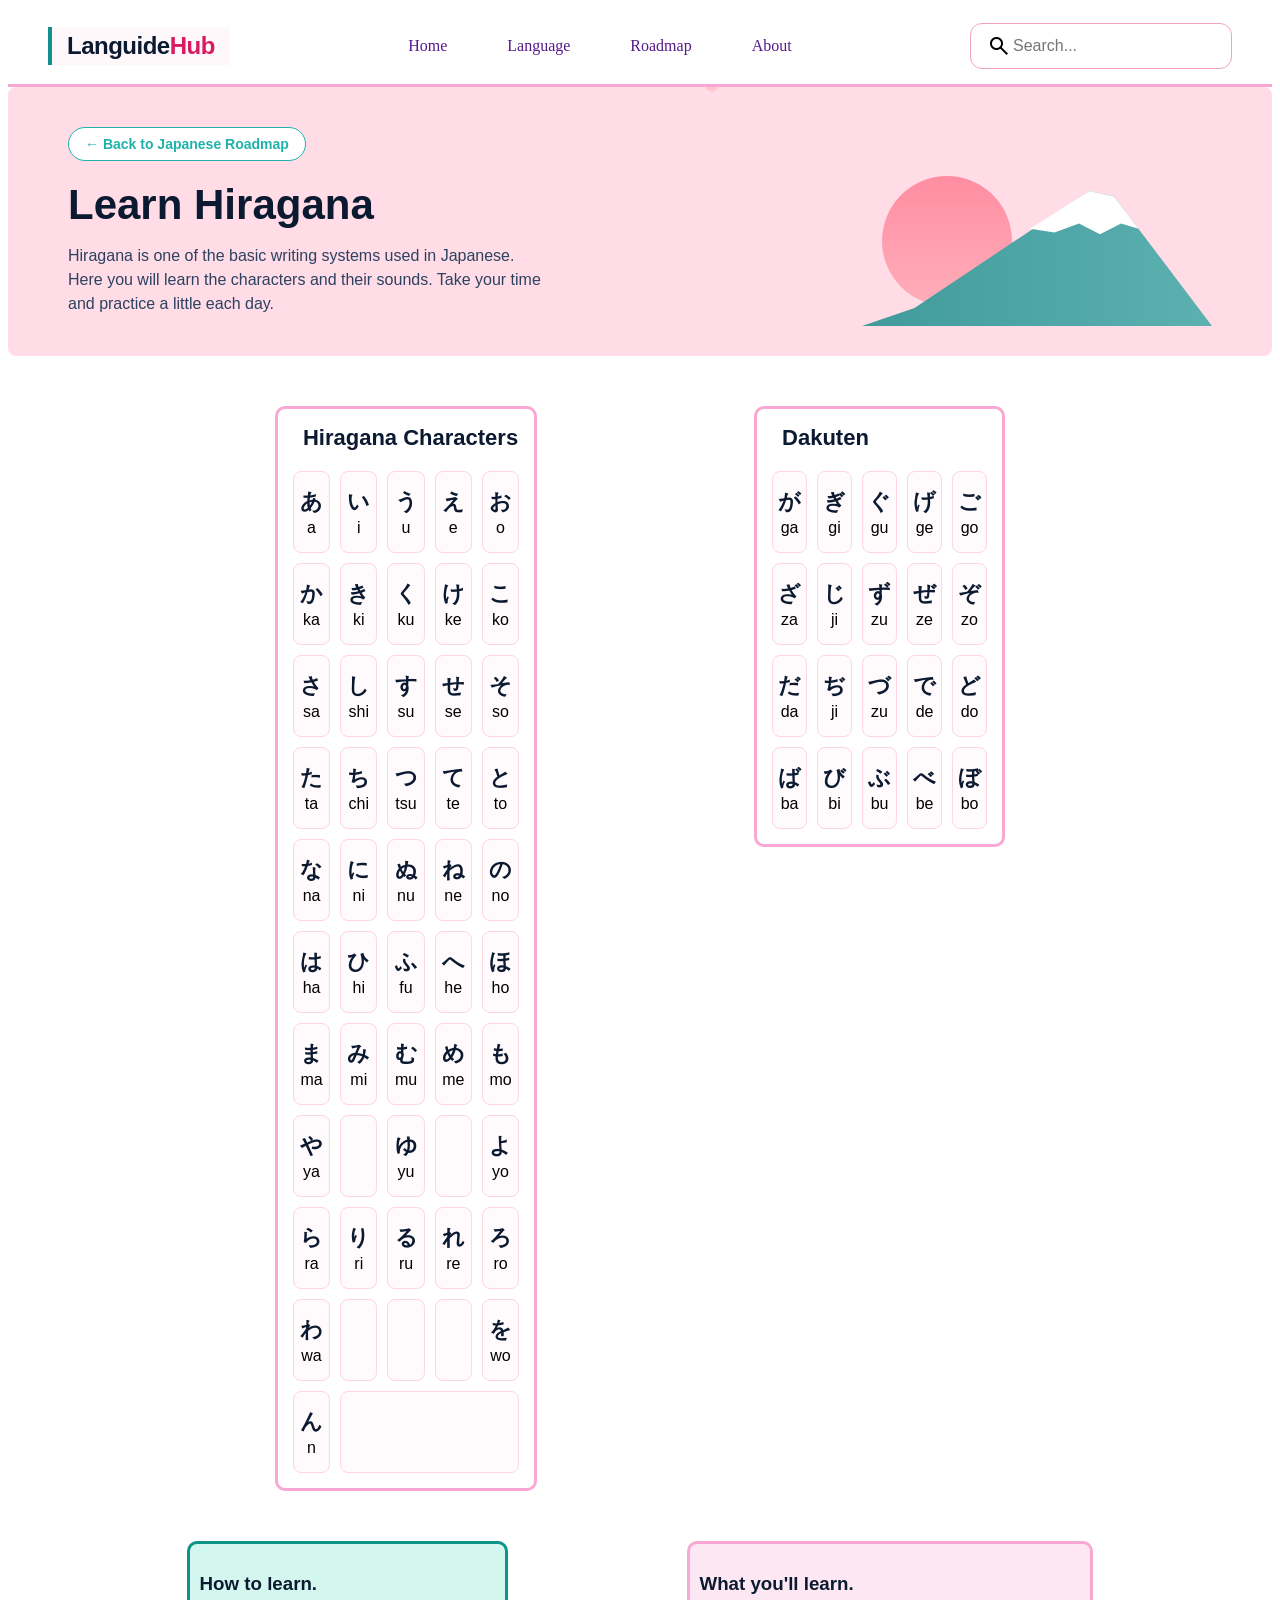
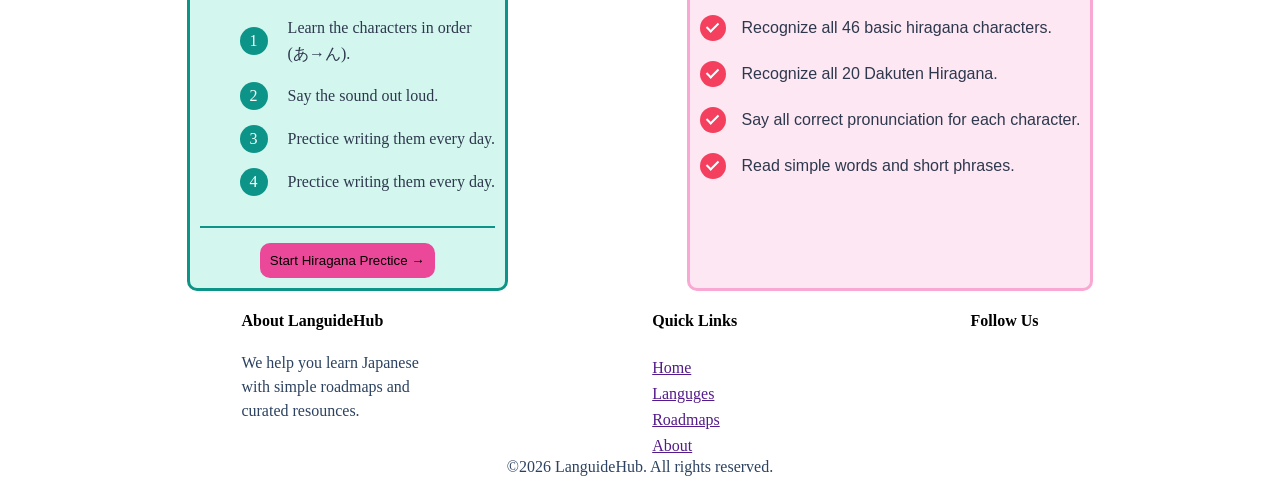
==== commit 13ed83cf: "Given basic css to Hiragana Table" ====
--- a/templates/hiragana.html
+++ b/templates/hiragana.html
@@ -70,123 +70,128 @@
 
         <div id="block">
             <!-- ===============Hiragana table============== -->
-            <div id="Hiragana-table"> <!--full tabel div-->
+            <div id="Hiragana-table"> <!--full table div-->
                 <div> <!--table 1 div-->
-                    <table class="hiragana-char" cellpadding="20" border="1">
+                    <!-- Removed border and cellpadding to let CSS handle it cleanly -->
+                    <table class="hiragana-char">
                         <tr>
                             <th colspan="5">Hiragana Characters</th>
                         </tr>
                         <tr>
-                            <td>あ <br> a</td>
-                            <td>い <br>i</td>
-                            <td>う <br>u</td>
-                            <td>え <br>e</td>
-                            <td>お <br>o</td>
-                        </tr>
-                        <tr>
-                            <td>か <br>ka</td>
-                            <td>き <br>ki</td>
-                            <td>く <br>ku</td>
-                            <td>け <br>ke</td>
-                            <td>こ <br>ko</td>
-                        </tr>
-                        <tr>
-                            <td>さ <br>sa</td>
-                            <td>し <br>shi</td>
-                            <td>す <br>su</td>
-                            <td>せ <br>se</td>
-                            <td>そ <br>so</td>
-                        </tr>
-                        <tr>
-                            <td>た<br>ta</td>
-                            <td>ち<br>chi</td>
-                            <td>つ<br>tsu</td>
-                            <td>て<br>te</td>
-                            <td>と<br>to</td>
-                        </tr>
-                        <tr>
-                            <td>な<br>na</td>
-                            <td>に<br>ni</td>
-                            <td>ぬ<br>nu</td>
-                            <td>ね<br>ne</td>
-                            <td>の<br>no</td>
-                        </tr>
-                        <tr>
-                            <td>は<br>ha</td>
-                            <td>ひ<br>hi</td>
-                            <td>ふ<br>fu</td>
-                            <td>へ<br>he</td>
-                            <td>ほ<br>ho</td>
-                        </tr>
-                        <tr>
-                            <td>ま<br>ma</td>
-                            <td>み<br>mi</td>
-                            <td>む<br>mu</td>
-                            <td>め<br>me</td>
-                            <td>も<br>mo</td>
-                        </tr>
-                        <tr>
-                            <td>や<br>ya</td>
-                            <td></td>
-                            <td>ゆ<br>yu</td>
-                            <td></td>
-                            <td>よ<br>yo</td>
-                        </tr>
-                        <tr>
-                            <td>ら<br>ra</td>
-                            <td>り<br>ri</td>
-                            <td>る<br>ru</td>
-                            <td>れ<br>re</td>
-                            <td>ろ<br>ro</td>
-
-                        </tr>
-                        <tr>
-                            <td>わ<br>wa</td>
-                            <td></td>
-                            <td></td>
-                            <td></td>
-                            <td>を<br>wo</td>
-                        </tr>
-                        <tr>
-                            <td>ん<br>n</td>
+                            <td><span class="char">あ</span><span class="romaji">a</span></td>
+                            <td><span class="char">い</span><span class="romaji">i</span></td>
+                            <td><span class="char">う</span><span class="romaji">u</span></td>
+                            <td><span class="char">え</span><span class="romaji">e</span></td>
+                            <td><span class="char">お</span><span class="romaji">o</span></td>
+                        </tr>
+                        <tr>
+                            <td><span class="char">か</span><span class="romaji">ka</span></td>
+                            <td><span class="char">き</span><span class="romaji">ki</span></td>
+                            <td><span class="char">く</span><span class="romaji">ku</span></td>
+                            <td><span class="char">け</span><span class="romaji">ke</span></td>
+                            <td><span class="char">こ</span><span class="romaji">ko</span></td>
+                        </tr>
+                        <tr>
+                            <td><span class="char">さ</span><span class="romaji">sa</span></td>
+                            <td><span class="char">し</span><span class="romaji">shi</span></td>
+                            <td><span class="char">す</span><span class="romaji">su</span></td>
+                            <td><span class="char">せ</span><span class="romaji">se</span></td>
+                            <td><span class="char">そ</span><span class="romaji">so</span></td>
+                        </tr>
+                        <tr>
+                            <td><span class="char">た</span><span class="romaji">ta</span></td>
+                            <td><span class="char">ち</span><span class="romaji">chi</span></td>
+                            <td><span class="char">つ</span><span class="romaji">tsu</span></td>
+                            <td><span class="char">て</span><span class="romaji">te</span></td>
+                            <td><span class="char">と</span><span class="romaji">to</span></td>
+                        </tr>
+                        <tr>
+                            <td><span class="char">な</span><span class="romaji">na</span></td>
+                            <td><span class="char">に</span><span class="romaji">ni</span></td>
+                            <td><span class="char">ぬ</span><span class="romaji">nu</span></td>
+                            <td><span class="char">ね</span><span class="romaji">ne</span></td>
+                            <td><span class="char">の</span><span class="romaji">no</span></td>
+                        </tr>
+                        <tr>
+                            <td><span class="char">は</span><span class="romaji">ha</span></td>
+                            <td><span class="char">ひ</span><span class="romaji">hi</span></td>
+                            <td><span class="char">ふ</span><span class="romaji">fu</span></td>
+                            <td><span class="char">へ</span><span class="romaji">he</span></td>
+                            <td><span class="char">ほ</span><span class="romaji">ho</span></td>
+                        </tr>
+                        <tr>
+                            <td><span class="char">ま</span><span class="romaji">ma</span></td>
+                            <td><span class="char">み</span><span class="romaji">mi</span></td>
+                            <td><span class="char">む</span><span class="romaji">mu</span></td>
+                            <td><span class="char">め</span><span class="romaji">me</span></td>
+                            <td><span class="char">も</span><span class="romaji">mo</span></td>
+                        </tr>
+                        <tr>
+                            <td><span class="char">や</span><span class="romaji">ya</span></td>
+                            <td class="empty-cell"></td>
+                            <td><span class="char">ゆ</span><span class="romaji">yu</span></td>
+                            <td class="empty-cell"></td>
+                            <td><span class="char">よ</span><span class="romaji">yo</span></td>
+                        </tr>
+                        <tr>
+                            <td><span class="char">ら</span><span class="romaji">ra</span></td>
+                            <td><span class="char">り</span><span class="romaji">ri</span></td>
+                            <td><span class="char">る</span><span class="romaji">ru</span></td>
+                            <td><span class="char">れ</span><span class="romaji">re</span></td>
+                            <td><span class="char">ろ</span><span class="romaji">ro</span></td>
+                        </tr>
+                        <tr>
+                            <td><span class="char">わ</span><span class="romaji">wa</span></td>
+                            <td class="empty-cell"></td>
+                            <td class="empty-cell"></td>
+                            <td class="empty-cell"></td>
+                            <td><span class="char">を</span><span class="romaji">wo</span></td>
+                        </tr>
+                        <tr>
+                            <td><span class="char">ん</span><span class="romaji">n</span></td>
+                            <!-- Keeps alignment correct for the last row -->
+                            <td colspan="4" class="empty-cell"></td>
                         </tr>
                     </table>
                 </div> <!--table 1 div end-->
+
                 <!-- Dakuten Hiragana  -->
                 <div><!--table 2 div-->
-                    <h2>Dakuten</h2>
-                    <table class="hiragana-char" border="1" cellpadding="20">
-                        <tr>
-                            <td>が<br>ga</td>
-                            <td>ぎ<br>gi</td>
-                            <td>ぐ<br>gu</td>
-                            <td>げ<br>ge</td>
-                            <td>ご<br>go</td>
-                        </tr>
-                        <tr>
-                            <td>ざ<br>za</td>
-                            <td>じ<br>ji</td>
-                            <td>ず<br>zu</td>
-                            <td>ぜ<br>ze</td>
-                            <td>ぞ<br>zo</td>
-                        </tr>
-                        <tr>
-                            <td>だ<br>da</td>
-                            <td>ぢ<br>ji</td>
-                            <td>づ<br>zu</td>
-                            <td>で<br>de</td>
-                            <td>ど<br>do</td>
-                        </tr>
-                        <tr>
-                            <td>ば<br>ba</td>
-                            <td>び<br>bi</td>
-                            <td>ぶ<br>bu</td>
-                            <td>べ<br>be</td>
-                            <td>ぼ<br>bo</td>
+                    <table class="hiragana-char">
+                        <tr>
+                        <th colspan="5">Dakuten</th>
+                        </tr>
+                        <tr>
+                            <td><span class="char">が</span><span class="romaji">ga</span></td>
+                            <td><span class="char">ぎ</span><span class="romaji">gi</span></td>
+                            <td><span class="char">ぐ</span><span class="romaji">gu</span></td>
+                            <td><span class="char">げ</span><span class="romaji">ge</span></td>
+                            <td><span class="char">ご</span><span class="romaji">go</span></td>
+                        </tr>
+                        <tr>
+                            <td><span class="char">ざ</span><span class="romaji">za</span></td>
+                            <td><span class="char">じ</span><span class="romaji">ji</span></td>
+                            <td><span class="char">ず</span><span class="romaji">zu</span></td>
+                            <td><span class="char">ぜ</span><span class="romaji">ze</span></td>
+                            <td><span class="char">ぞ</span><span class="romaji">zo</span></td>
+                        </tr>
+                        <tr>
+                            <td><span class="char">だ</span><span class="romaji">da</span></td>
+                            <td><span class="char">ぢ</span><span class="romaji">ji</span></td>
+                            <td><span class="char">づ</span><span class="romaji">zu</span></td>
+                            <td><span class="char">で</span><span class="romaji">de</span></td>
+                            <td><span class="char">ど</span><span class="romaji">do</span></td>
+                        </tr>
+                        <tr>
+                            <td><span class="char">ば</span><span class="romaji">ba</span></td>
+                            <td><span class="char">び</span><span class="romaji">bi</span></td>
+                            <td><span class="char">ぶ</span><span class="romaji">bu</span></td>
+                            <td><span class="char">べ</span><span class="romaji">be</span></td>
+                            <td><span class="char">ぼ</span><span class="romaji">bo</span></td>
                         </tr>
                     </table>
-                </div><!--table 1 div end-->
-            </div> <!--Full table div end-->
+                </div><!--table 2 div end-->
+            </div><!--Full table div end-->
             <div id="suggetion">
                 <div id="how-learn">
                     <h3 class="list1-title">How to learn.</h3>
--- a/static/hiragana.css
+++ b/static/hiragana.css
@@ -226,10 +226,11 @@
                             Table-Hiragana
 ============================================================================ */
 
-#block{
-    display: flex;
-    justify-content: space-between;
-}
+ #Hiragana-table{
+    display: flex;
+    justify-content: space-evenly;
+    margin: 50px
+ }
 
 .hiragana-char{
     padding: 5px;
@@ -237,6 +238,7 @@
 }
 
 
+
 /* ==================================FOOTER========================================= */
 
 #footer{
@@ -256,6 +258,11 @@
     justify-content: center;
 }
 /* ============================Suggetion=================================== */
+#suggetion{
+    display: flex;
+    justify-content: center;
+    justify-content: space-evenly;
+}
 .list-title{
     font-family: sans-serif;
     color: #0b1a30;
@@ -365,4 +372,44 @@
     display: flex;
     align-items: center;
     margin-bottom: 15px;
-}+}
+/* ===========Table================= */
+.hiragana-char{
+  border: solid #F9A8D4; 
+  border-radius: 10px;
+  border-spacing: 10px; /* Separates the cards */
+  width: 100%;
+  max-width: 600px;
+  font-family: sans-serif;
+}
+/* Header style styling */
+ .hiragana-char th{
+    font-size: 22px;
+    color: #0b1a30;
+    text-align: left;
+    padding-left: 10px;
+    padding-bottom: 10px;
+ }
+/* Rounded card style for individual cells */
+.hiragana-char td{
+    background-color: #fffafc;
+    border: 1px solid #ffd5e0;
+    border-radius: 8px;
+    padding: 15px 5px;
+    text-align: center;
+    width: 20%;
+}
+/* Japanese Character layout */
+.hiragana-char .char{
+    display: block;
+    font-size: 22px;
+    font-weight: bold;
+    color: #0b1a30;
+    margin-bottom: 2px;
+}
+/* English */
+.hiragana-char .romanji{
+    display: block;
+    font-size: 22px;
+    color: #758294;
+}
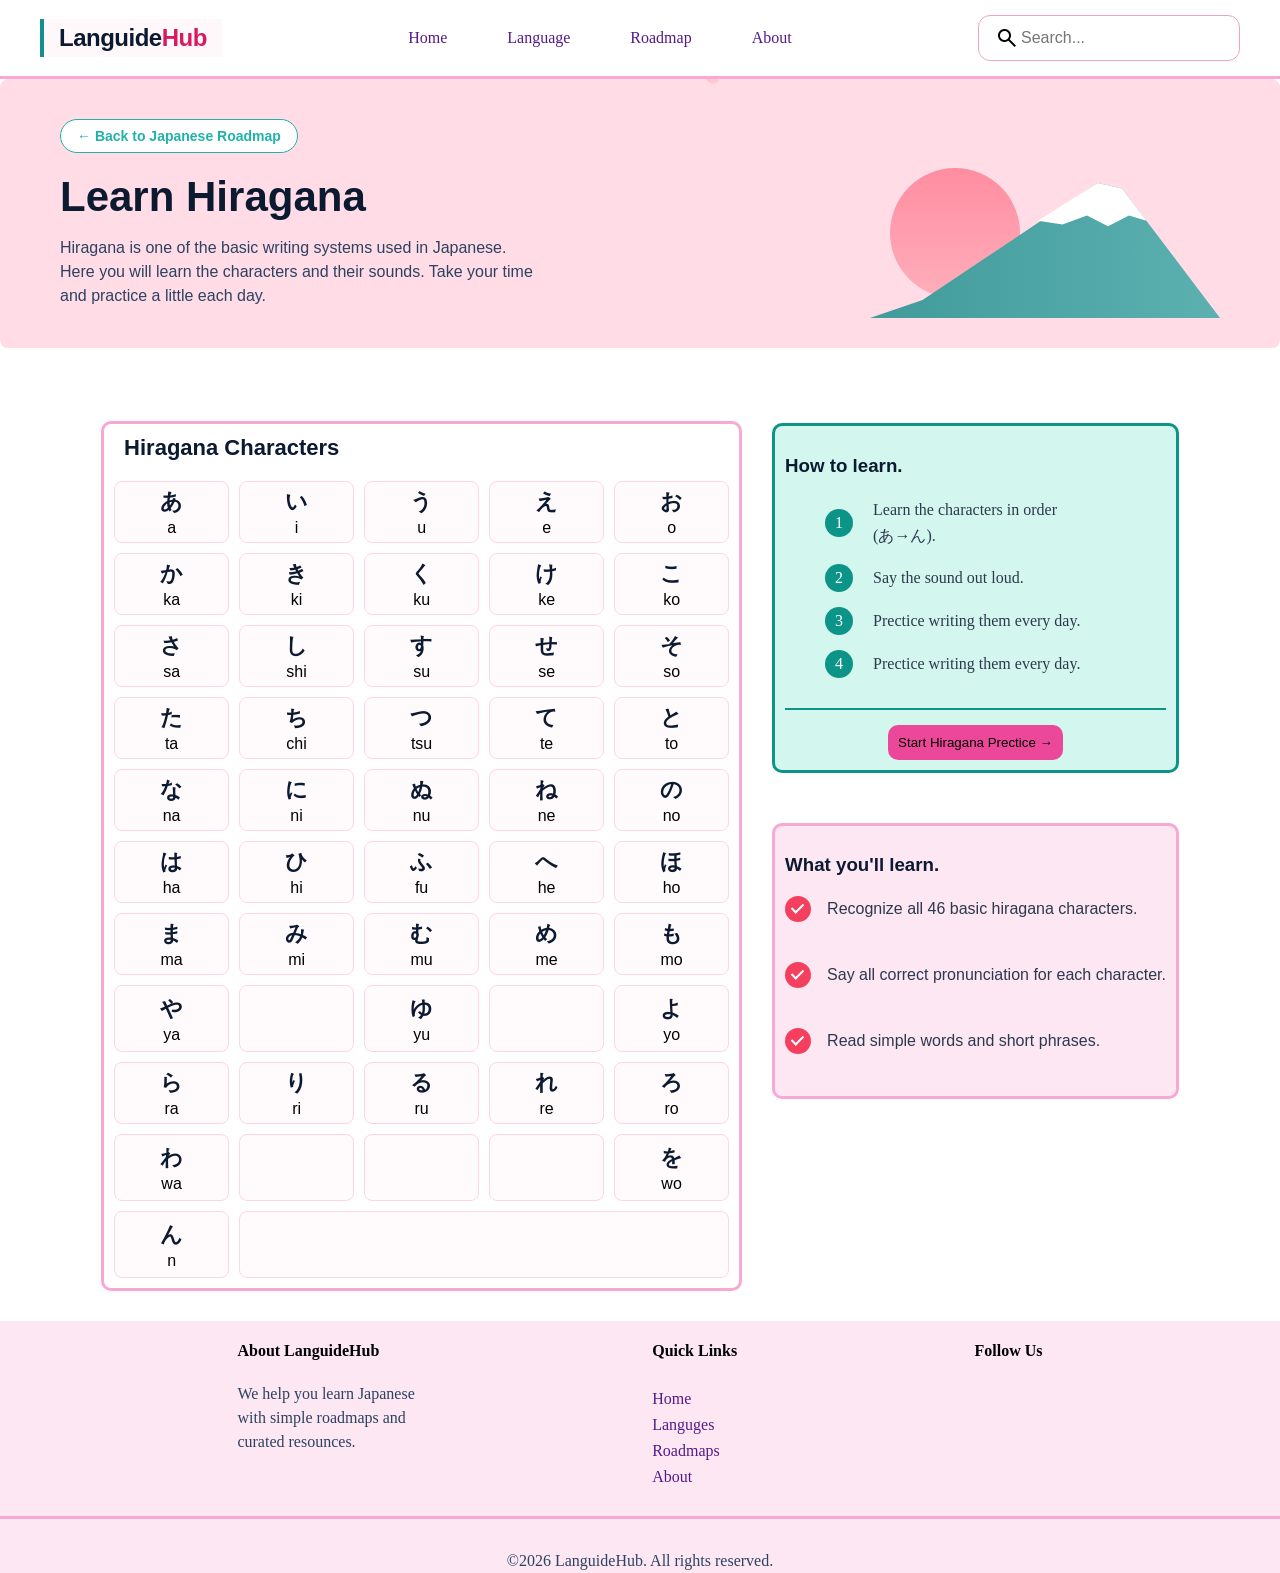
==== commit ac3035cd: "Finished Hiragana Charecter Page" ====
--- a/templates/hiragana.html
+++ b/templates/hiragana.html
@@ -71,7 +71,7 @@
         <div id="block">
             <!-- ===============Hiragana table============== -->
             <div id="Hiragana-table"> <!--full table div-->
-                <div> <!--table 1 div-->
+                <div id="table-1"> <!--table 1 div-->
                     <!-- Removed border and cellpadding to let CSS handle it cleanly -->
                     <table class="hiragana-char">
                         <tr>
@@ -154,112 +154,74 @@
                         </tr>
                     </table>
                 </div> <!--table 1 div end-->
-
-                <!-- Dakuten Hiragana  -->
-                <div><!--table 2 div-->
-                    <table class="hiragana-char">
-                        <tr>
-                        <th colspan="5">Dakuten</th>
-                        </tr>
-                        <tr>
-                            <td><span class="char">が</span><span class="romaji">ga</span></td>
-                            <td><span class="char">ぎ</span><span class="romaji">gi</span></td>
-                            <td><span class="char">ぐ</span><span class="romaji">gu</span></td>
-                            <td><span class="char">げ</span><span class="romaji">ge</span></td>
-                            <td><span class="char">ご</span><span class="romaji">go</span></td>
-                        </tr>
-                        <tr>
-                            <td><span class="char">ざ</span><span class="romaji">za</span></td>
-                            <td><span class="char">じ</span><span class="romaji">ji</span></td>
-                            <td><span class="char">ず</span><span class="romaji">zu</span></td>
-                            <td><span class="char">ぜ</span><span class="romaji">ze</span></td>
-                            <td><span class="char">ぞ</span><span class="romaji">zo</span></td>
-                        </tr>
-                        <tr>
-                            <td><span class="char">だ</span><span class="romaji">da</span></td>
-                            <td><span class="char">ぢ</span><span class="romaji">ji</span></td>
-                            <td><span class="char">づ</span><span class="romaji">zu</span></td>
-                            <td><span class="char">で</span><span class="romaji">de</span></td>
-                            <td><span class="char">ど</span><span class="romaji">do</span></td>
-                        </tr>
-                        <tr>
-                            <td><span class="char">ば</span><span class="romaji">ba</span></td>
-                            <td><span class="char">び</span><span class="romaji">bi</span></td>
-                            <td><span class="char">ぶ</span><span class="romaji">bu</span></td>
-                            <td><span class="char">べ</span><span class="romaji">be</span></td>
-                            <td><span class="char">ぼ</span><span class="romaji">bo</span></td>
-                        </tr>
-                    </table>
-                </div><!--table 2 div end-->
+                <div id="suggetion">
+                    <div id="how-learn">
+                        <h3 class="list1-title">How to learn.</h3>
+                        <ol class="how-list">
+                            <li>
+                                <span class="numli">1</span>
+                                <span class="list1-text">Learn the characters in order <br>(あ→ん).</span>
+                            </li>
+                            <li>
+                                <span class="numli">2</span>
+                                <span class="list1-text">Say the sound out loud.</span>
+                            </li>
+                            <li>
+                                <span class="numli">3</span>
+                                <span class="list1-text">Prectice writing them every day.</span>
+                            </li>
+                            <li>
+                                <span class="numli">4</span>
+                                <span class="list1-text">Prectice writing them every day.</span>
+                            </li>
+                        </ol>
+                        <hr class="card-line">
+                        <button id="hiraprect-btn">Start Hiragana Prectice →</button>
+                    </div>
+                    <div id="learn">
+                        <h3 class="list-title">What you'll learn.</h3>
+                        <ul class="learning-list">
+                            <li>
+                                <span class="checkmark"></span>
+                                <span class="list-text">Recognize all 46 basic hiragana characters.</span>
+                            </li>
+                            <li>
+                                <span class="checkmark"></span>
+                                <span class="list-text">Say all correct pronunciation for each character.</span>
+                            </li>
+                            <li>
+                                <span class="checkmark"></span>
+                                <span class="list-text">Read simple words and short phrases.</span>
+                            </li>
+                        </ul>
+                    </div>
+    
+                </div>
+            </div>
             </div><!--Full table div end-->
-            <div id="suggetion">
-                <div id="how-learn">
-                    <h3 class="list1-title">How to learn.</h3>
-                    <ol class="how-list">
-                        <li>
-                            <span class="numli">1</span>
-                            <span class="list1-text">Learn the characters in order <br>(あ→ん).</span>
-                        </li>
-                        <li>
-                            <span class="numli">2</span>
-                            <span class="list1-text">Say the sound out loud.</span>
-                        </li>
-                        <li>
-                            <span class="numli">3</span>
-                            <span class="list1-text">Prectice writing them every day.</span>
-                        </li>
-                        <li>
-                            <span class="numli">4</span>
-                            <span class="list1-text">Prectice writing them every day.</span>
-                        </li>
-                    </ol>
-                    <hr class="card-line">
-                    <button id="hiraprect-btn">Start Hiragana Prectice →</button>
-                </div>
-                <div id="learn">
-                    <h3 class="list-title">What you'll learn.</h3>
-                    <ul class="learning-list">
-                        <li>
-                            <span class="checkmark"></span>
-                            <span class="list-text">Recognize all 46 basic hiragana characters.</span>
-                        </li>
-                        <li>
-                            <span class="checkmark"></span>
-                            <span class="list-text">Recognize all 20 Dakuten Hiragana.</span>
-                        </li>
-                        <li>
-                            <span class="checkmark"></span>
-                            <span class="list-text">Say all correct pronunciation for each character.</span>
-                        </li>
-                        <li>
-                            <span class="checkmark"></span>
-                            <span class="list-text">Read simple words and short phrases.</span>
-                        </li>
-                    </ul>
-                </div>
-
-            </div>
-        </div>
         <!-- fotter -->
-        <div id="footer">
-            <div>
-                <h4>About LanguideHub</h4>
-                <p>We help you learn Japanese <br> with simple roadmaps and <br>curated resounces.</p>
-            </div>
-            <div id="quick-links">
-                <h4>Quick Links</h4>
-                <a href="">Home</a>
-                <a href="">Languges</a>
-                <a href="">Roadmaps</a>
-                <a href="">About</a>
-            </div>
-            <div>
-                <h4>Follow Us</h4>
-            </div>
-        </div>
-        <!-- copyright -->
-        <div id="copy-right">
-            <p>©2026 LanguideHub. All rights reserved.</p>
+        <div id="main-footer">
+            <div id="footer">
+                <div>
+                    <h4>About LanguideHub</h4>
+                    <p>We help you learn Japanese <br> with simple roadmaps and <br>curated resounces.</p>
+                </div>
+                <div id="quick-links">
+                    <h4>Quick Links</h4>
+                    <a href="">Home</a>
+                    <a href="">Languges</a>
+                    <a href="">Roadmaps</a>
+                    <a href="">About</a>
+                </div>
+                <div>
+                    <h4>Follow Us</h4>
+                </div>
+            </div>
+            <hr class="foot-line">
+            <!-- copyright -->
+            <div id="copy-right">
+                <p>©2026 LanguideHub. All rights reserved.</p>
+            </div>
         </div>
     </div>
 </body>
--- a/static/hiragana.css
+++ b/static/hiragana.css
@@ -1,3 +1,6 @@
+body{
+    margin: 0%;
+}
 /* Logo */
 .brand-container{
     display: inline-flex;
@@ -213,6 +216,7 @@
     text-decoration: none;
 }
 #header nav a:hover{
+    text-decoration: dashed;
     color: #F472B6;
 }
 #header p {
@@ -228,41 +232,98 @@
 
  #Hiragana-table{
     display: flex;
+    margin: 25px;
+    justify-content: center;
+    gap: 30px;
+ }
+ #table-1{
+    margin-top: 48px;
+ }
+
+/* ===========Table================= */
+.hiragana-char{
+  border: solid #F9A8D4; 
+  border-radius: 10px;
+  border-spacing: 10px; /* Separates the cards */
+  width: 100%;
+  max-width: 600px;
+  font-family: sans-serif;
+}
+/* Header style styling */
+ .hiragana-char th{
+    font-size: 22px;
+    color: #0b1a30;
+    text-align: left;
+    padding-left: 10px;
+    padding-bottom: 10px;
+ }
+/* Rounded card style for individual cells */
+.hiragana-char td{
+    background-color: #fffafc;
+    border: 1px solid #ffd5e0;
+    border-radius: 8px;
+    padding: 5px 45px ;
+    text-align: center;
+    width: 20%;
+}
+/* Japanese Character layout */
+.hiragana-char .char{
+    display: block;
+    font-size: 22px;
+    font-weight: bold;
+    color: #0b1a30;
+    margin-bottom: 2px;
+}
+/* English */
+.hiragana-char .romanji{
+    display: block;
+    font-size: 22px;
+    color: #758294;
+}
+.empty-cell{
+    height: 55px;
+}
+
+
+
+
+/* ==================================FOOTER========================================= */
+#main-footer{
+    background-color: #FCE7F3;
+    margin-top: 30px;
+}
+#footer{
+    display: flex;
     justify-content: space-evenly;
-    margin: 50px
- }
-
-.hiragana-char{
-    padding: 5px;
-    
-}
-
-
-
-/* ==================================FOOTER========================================= */
-
-#footer{
-    display: flex;
-    justify-content: space-evenly;
-
-}
-
-#quick-links{
+
+}
+
+
+#quick-links {
     display: flex;
     flex-direction: column;
     gap: 8px;
 }
+#quick-links a{
+    text-decoration: none;
+}
+#quick-links a:hover{
+    color: #d81b60;
+}
 #copy-right{
     display: flex;
     align-items: center;
     justify-content: center;
-}
+    margin-top: 20px;
+}
+.foot-line {
+  border: none;
+  height: 3px;
+  background-color: #F9A8D4; 
+  margin: 30px 0;
+}
+
 /* ============================Suggetion=================================== */
-#suggetion{
-    display: flex;
-    justify-content: center;
-    justify-content: space-evenly;
-}
 .list-title{
     font-family: sans-serif;
     color: #0b1a30;
@@ -278,8 +339,9 @@
 /* Checkmark */
 .learning-list li{
     display: flex;
-    align-items: flex-start;
-    margin-bottom: 20px;
+    align-items: center;
+    margin-top: 15px;
+    margin-bottom: 40px;
 }
 /* pink circle */
 .checkmark{
@@ -315,7 +377,7 @@
     padding: 10px;
     border-radius: 10px;
     background-color: #FCE7F3;
-    
+    height: 250px;
 }
 
 /* ==========================How to Learn====================== */
@@ -327,6 +389,8 @@
     border-radius: 10px;
     display: flex;
     flex-direction: column;
+    margin-top: 50px;
+    margin-bottom: 50px;
 }
 .list1-title{
     font-family: sans-serif;
@@ -345,7 +409,7 @@
     margin: 15px 0;
     width: 100%;
 }
-
+/* Button */
 #hiraprect-btn{
     border: 0;
     background-color: #EC4899;
@@ -373,43 +437,3 @@
     align-items: center;
     margin-bottom: 15px;
 }
-/* ===========Table================= */
-.hiragana-char{
-  border: solid #F9A8D4; 
-  border-radius: 10px;
-  border-spacing: 10px; /* Separates the cards */
-  width: 100%;
-  max-width: 600px;
-  font-family: sans-serif;
-}
-/* Header style styling */
- .hiragana-char th{
-    font-size: 22px;
-    color: #0b1a30;
-    text-align: left;
-    padding-left: 10px;
-    padding-bottom: 10px;
- }
-/* Rounded card style for individual cells */
-.hiragana-char td{
-    background-color: #fffafc;
-    border: 1px solid #ffd5e0;
-    border-radius: 8px;
-    padding: 15px 5px;
-    text-align: center;
-    width: 20%;
-}
-/* Japanese Character layout */
-.hiragana-char .char{
-    display: block;
-    font-size: 22px;
-    font-weight: bold;
-    color: #0b1a30;
-    margin-bottom: 2px;
-}
-/* English */
-.hiragana-char .romanji{
-    display: block;
-    font-size: 22px;
-    color: #758294;
-}
